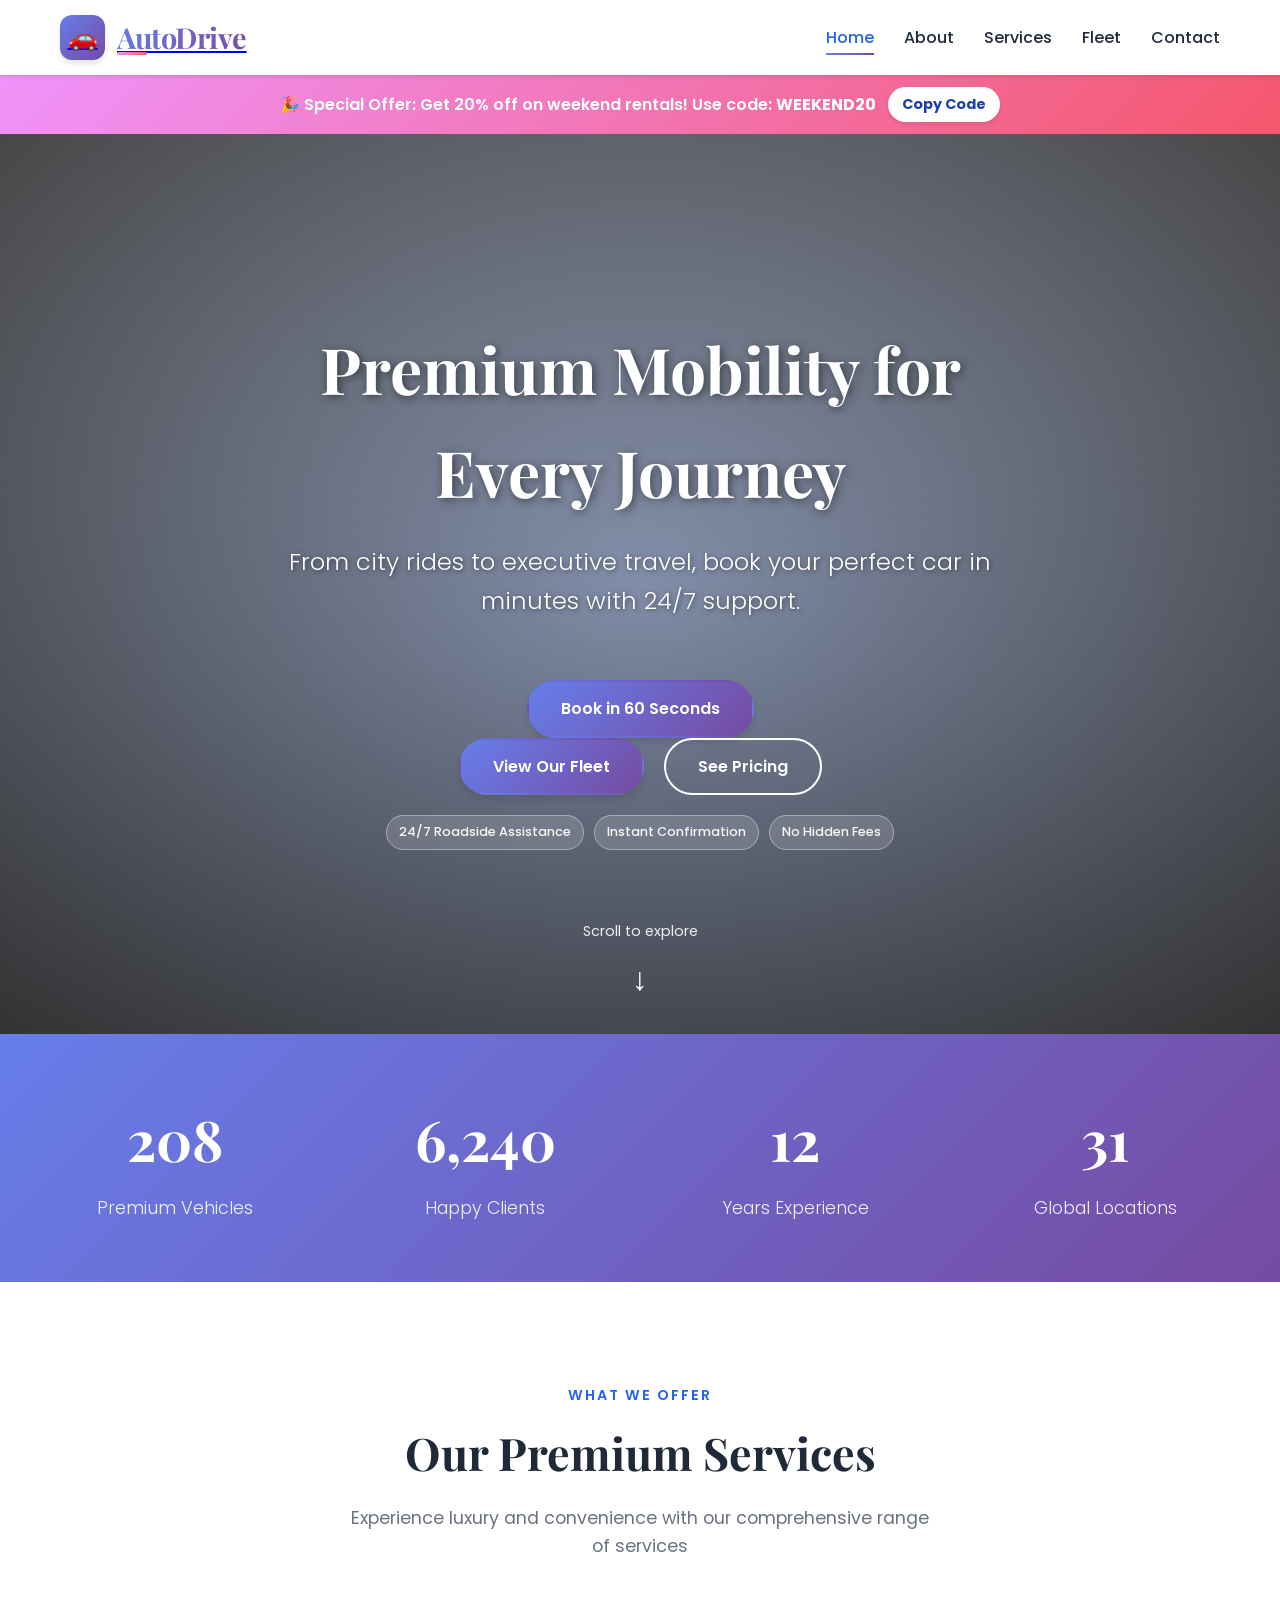
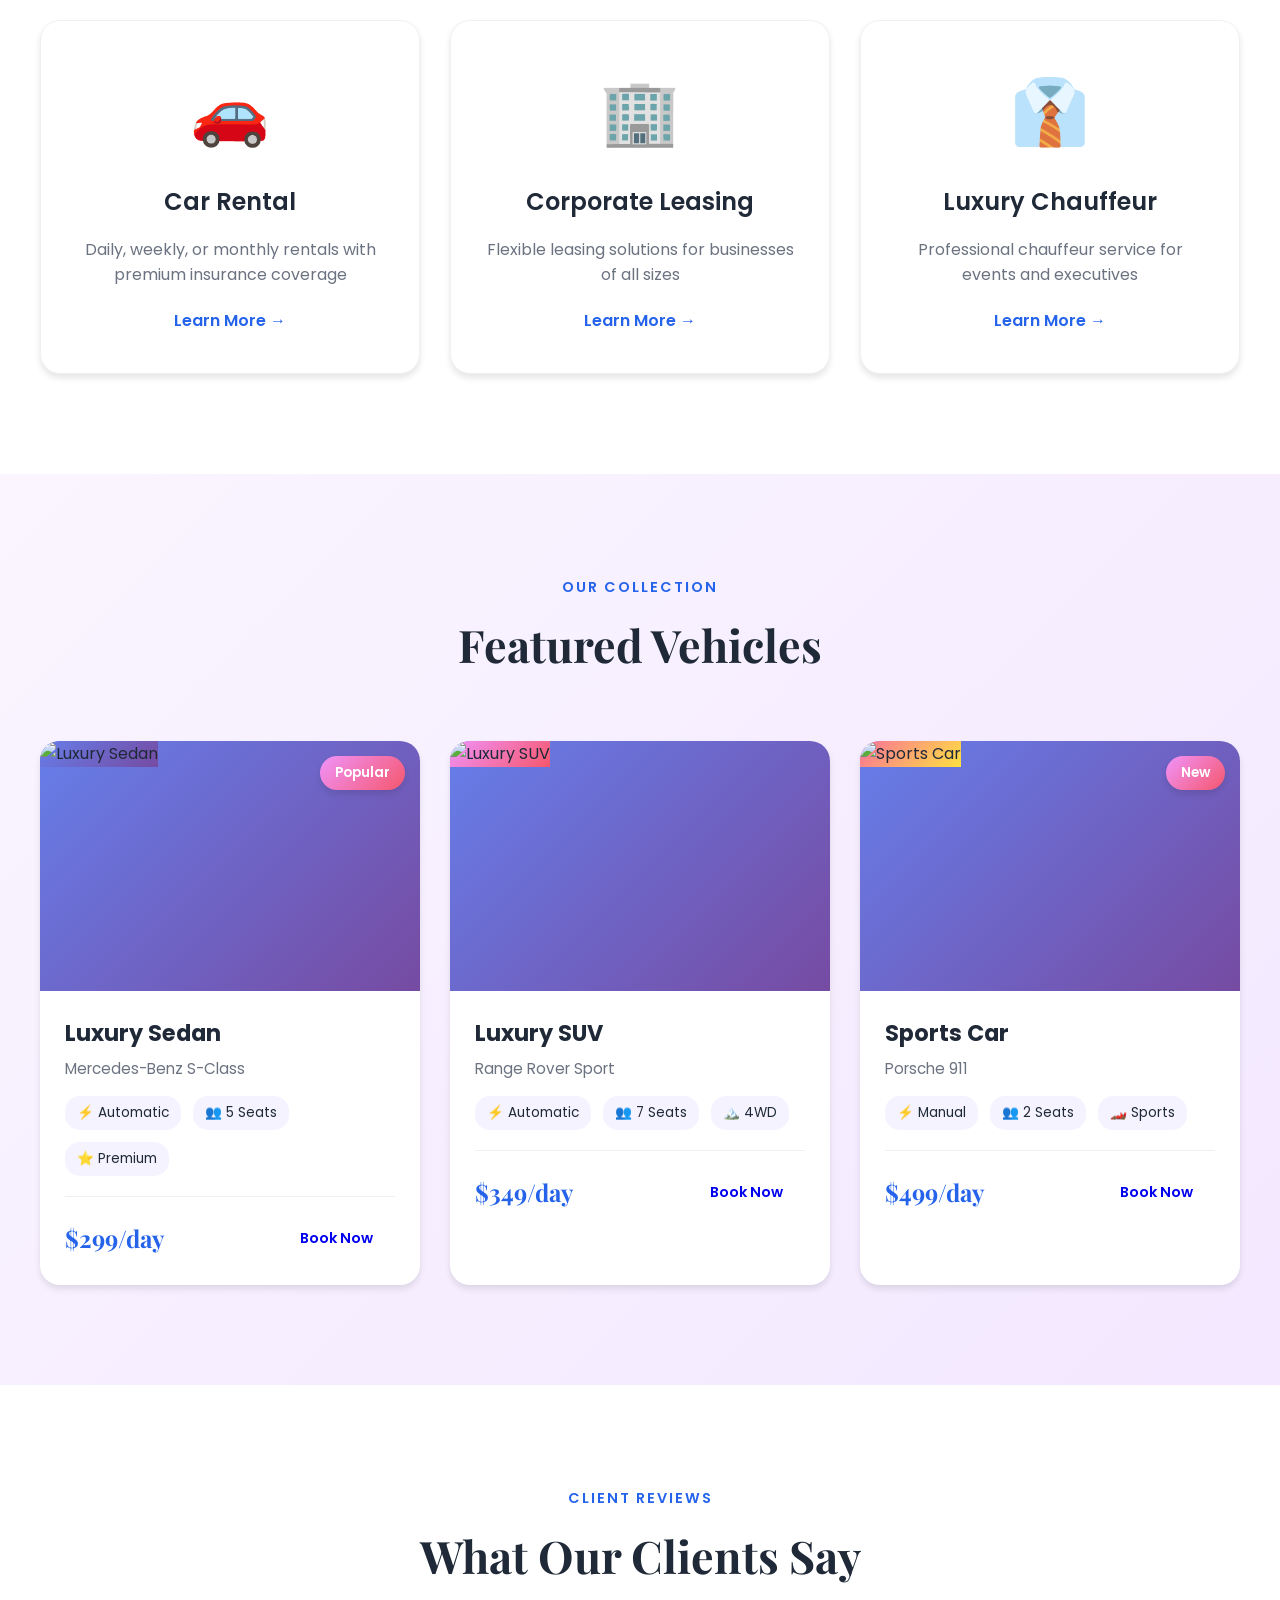
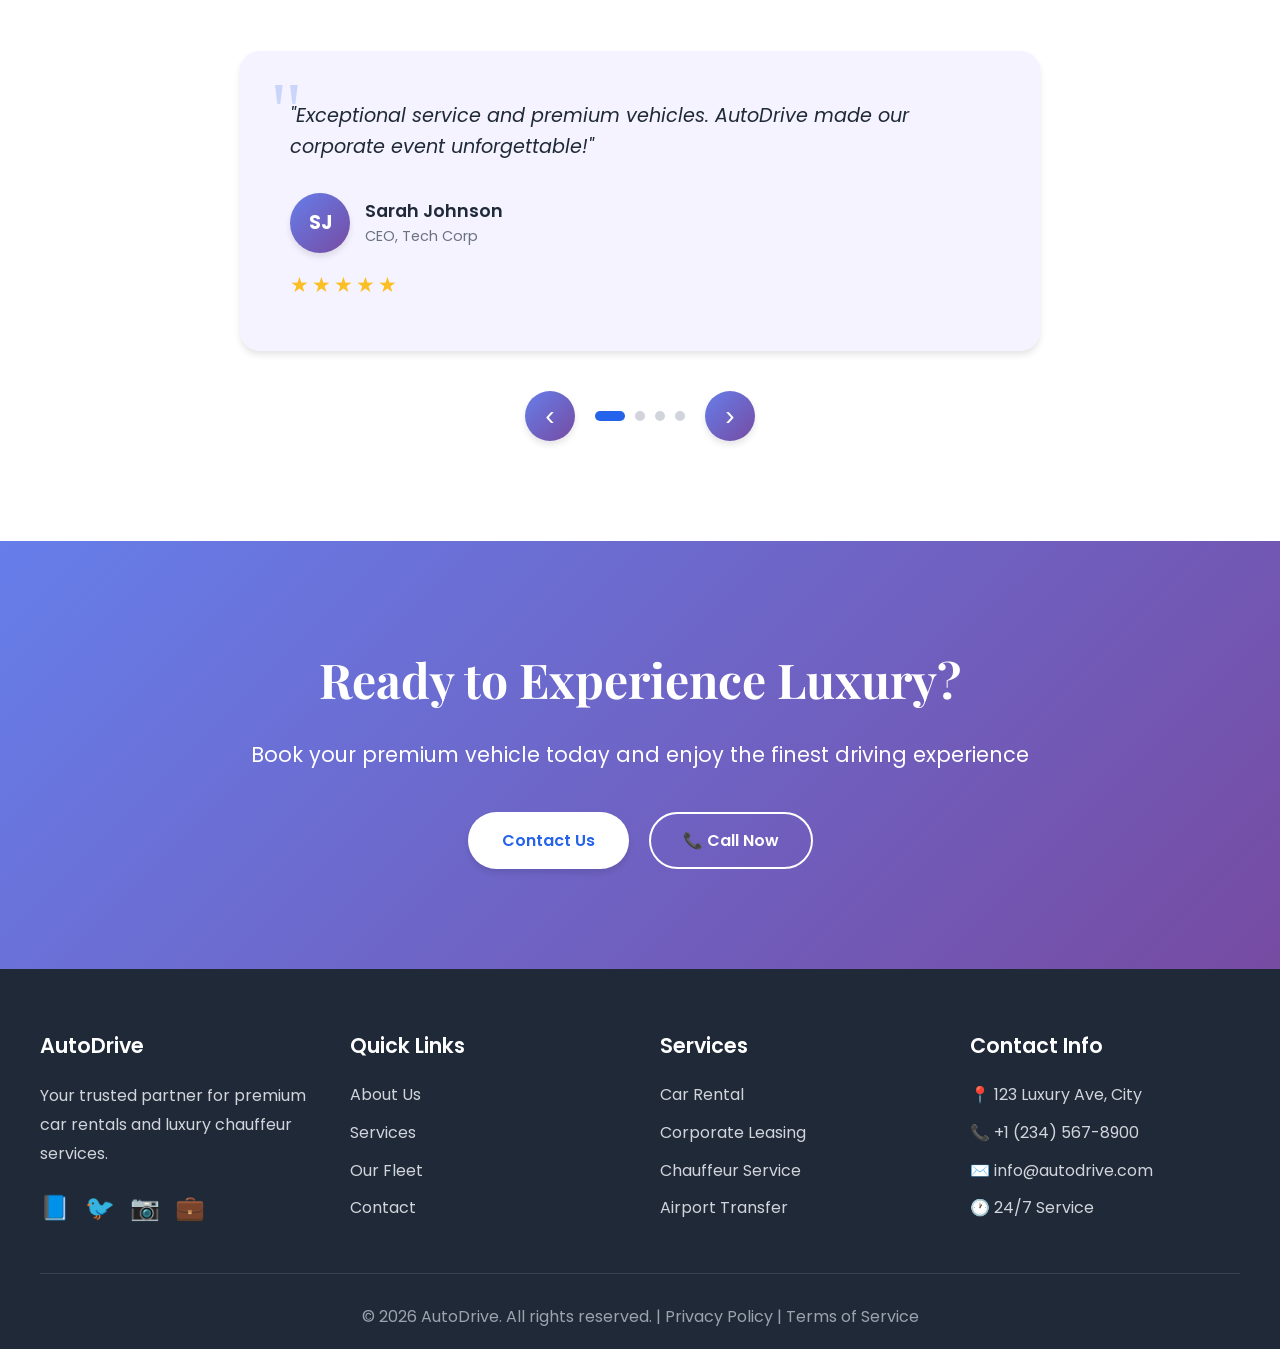
==== index.html @ 63f50805 "feat: add promo code copy button" ====
<!DOCTYPE html>
<html lang="en">
<head>
  <meta charset="UTF-8" />
  <meta name="viewport" content="width=device-width, initial-scale=1.0" />
  <title>AutoDrive | Premium Cars</title>
  <link rel="stylesheet" href="css/style.css" />
  <link href="https://fonts.googleapis.com/css2?family=Playfair+Display:wght@700&family=Poppins:wght@300;400;500;600;700&display=swap" rel="stylesheet">
</head>
<body>

  <!-- Header --> 
  <header class="header">
    <div class="container">
      <a href="index.html" class="logo">
        <div class="logo-icon">🚗</div>
        <span class="logo-text">AutoDrive</span>
      </a>
      <nav class="nav">
        <a href="index.html" class="active">Home</a>
        <a href="about.html">About</a>
        <a href="services.html">Services</a>
        <a href="fleet.html">Fleet</a>
        <a href="contact.html">Contact</a>
      </nav>
      <button class="mobile-menu-btn">☰</button>
    </div>
  </header>

  <!-- Promotional Banner -->
  <div class="promo-banner">
    <p>🎉 Special Offer: Get 20% off on weekend rentals! Use code: <strong>WEEKEND20</strong></p>
    <button class="promo-copy-btn" type="button" data-promo-code="WEEKEND20">Copy Code</button>
  </div>

  <!-- Hero Section -->
  <section class="hero">
    <div class="hero-overlay"></div>
    <div class="hero-content">
      <h2 class="hero-title">Premium Mobility for Every Journey</h2>
      <p class="hero-subtitle">From city rides to executive travel, book your perfect car in minutes with 24/7 support.</p>
      <a href="contact.html" class="btn btn-primary" style="margin-top: 20px;">Book in 60 Seconds</a>
      <div class="hero-buttons">
        <a href="fleet.html" class="btn btn-primary">View Our Fleet</a>
        <a href="services.html" class="btn btn-secondary">See Pricing</a>
      </div>
      <div class="hero-trust-badges">
        <span>24/7 Roadside Assistance</span>
        <span>Instant Confirmation</span>
        <span>No Hidden Fees</span>
      </div>
    </div>
    <div class="scroll-indicator">
      <span>Scroll to explore</span>
      <div class="scroll-arrow">↓</div>
    </div>
  </section>

  <!-- Stats Section -->
  <section class="stats-section">
    <div class="stats-container">
      <div class="stat-item">
        <h3 class="stat-number" data-target="500">0</h3>
        <p>Premium Vehicles</p>
      </div>
      <div class="stat-item">
        <h3 class="stat-number" data-target="15000">0</h3>
        <p>Happy Clients</p>
      </div>
      <div class="stat-item">
        <h3 class="stat-number" data-target="30">0</h3>
        <p>Years Experience</p>
      </div>
      <div class="stat-item">
        <h3 class="stat-number" data-target="75">0</h3>
        <p>Global Locations</p>
      </div>
    </div>
  </section>

  <!-- Services -->
  <section class="services">
    <div class="section-header">
      <span class="section-subtitle">What We Offer</span>
      <h3 class="section-title">Our Premium Services</h3>
      <p class="section-description">Experience luxury and convenience with our comprehensive range of services</p>
    </div>
    <div class="service-cards">
      <div class="card">
        <div class="card-icon">🚗</div>
        <h4>Car Rental</h4>
        <p>Daily, weekly, or monthly rentals with premium insurance coverage</p>
        <a href="services.html" class="card-link">Learn More →</a>
      </div>
      <div class="card">
        <div class="card-icon">🏢</div>
        <h4>Corporate Leasing</h4>
        <p>Flexible leasing solutions for businesses of all sizes</p>
        <a href="services.html" class="card-link">Learn More →</a>
      </div>
      <div class="card">
        <div class="card-icon">👔</div>
        <h4>Luxury Chauffeur</h4>
        <p>Professional chauffeur service for events and executives</p>
        <a href="services.html" class="card-link">Learn More →</a>
      </div>
    </div>
  </section>

  <!-- Featured Vehicles -->
  <section class="featured-vehicles">
    <div class="section-header">
      <span class="section-subtitle">Our Collection</span>
      <h3 class="section-title">Featured Vehicles</h3>
    </div>
    <div class="vehicle-grid">
      <div class="vehicle-card">
        <div class="vehicle-image">
          <img src="assets/images/fleet/luxury-sedan.jpg" alt="Luxury Sedan" onerror="this.style.background='linear-gradient(135deg, #667eea 0%, #764ba2 100%)'">
          <div class="vehicle-badge">Popular</div>
        </div>
        <div class="vehicle-info">
          <h4>Luxury Sedan</h4>
          <p class="vehicle-desc">Mercedes-Benz S-Class</p>
          <div class="vehicle-features">
            <span>⚡ Automatic</span>
            <span>👥 5 Seats</span>
            <span>⭐ Premium</span>
          </div>
          <div class="vehicle-price">
            <span class="price">$299/day</span>
            <a href="fleet.html" class="btn btn-small">Book Now</a>
          </div>
        </div>
      </div>
      <div class="vehicle-card">
        <div class="vehicle-image">
          <img src="assets/images/fleet/suv.jpg" alt="Luxury SUV" onerror="this.style.background='linear-gradient(135deg, #f093fb 0%, #f5576c 100%)'">
        </div>
        <div class="vehicle-info">
          <h4>Luxury SUV</h4>
          <p class="vehicle-desc">Range Rover Sport</p>
          <div class="vehicle-features">
            <span>⚡ Automatic</span>
            <span>👥 7 Seats</span>
            <span>🏔️ 4WD</span>
          </div>
          <div class="vehicle-price">
            <span class="price">$349/day</span>
            <a href="fleet.html" class="btn btn-small">Book Now</a>
          </div>
        </div>
      </div>
      <div class="vehicle-card">
        <div class="vehicle-image">
          <img src="assets/images/fleet/sports.jpg" alt="Sports Car" onerror="this.style.background='linear-gradient(135deg, #fa709a 0%, #fee140 100%)'">
          <div class="vehicle-badge">New</div>
        </div>
        <div class="vehicle-info">
          <h4>Sports Car</h4>
          <p class="vehicle-desc">Porsche 911</p>
          <div class="vehicle-features">
            <span>⚡ Manual</span>
            <span>👥 2 Seats</span>
            <span>🏎️ Sports</span>
          </div>
          <div class="vehicle-price">
            <span class="price">$499/day</span>
            <a href="fleet.html" class="btn btn-small">Book Now</a>
          </div>
        </div>
      </div>
    </div>
  </section>

  <!-- Testimonials -->
  <section class="testimonials">
    <div class="section-header">
      <span class="section-subtitle">Client Reviews</span>
      <h3 class="section-title">What Our Clients Say</h3>
    </div>
    <div class="testimonial-slider">
      <div class="testimonial active">
        <div class="testimonial-content">
          <div class="quote-icon">"</div>
          <p>"Exceptional service and premium vehicles. AutoDrive made our corporate event unforgettable!"</p>
          <div class="testimonial-author">
            <div class="author-avatar">SJ</div>
            <div class="author-info">
              <span class="author-name">Sarah Johnson</span>
              <span class="author-role">CEO, Tech Corp</span>
            </div>
          </div>
          <div class="rating">★★★★★</div>
        </div>
      </div>
      <div class="testimonial">
        <div class="testimonial-content">
          <div class="quote-icon">"</div>
          <p>"The best car rental experience I've ever had. Professional, reliable, and luxurious."</p>
          <div class="testimonial-author">
            <div class="author-avatar">MC</div>
            <div class="author-info">
              <span class="author-name">Michael Chen</span>
              <span class="author-role">Business Executive</span>
            </div>
          </div>
          <div class="rating">★★★★★</div>
        </div>
      </div>
      <div class="testimonial">
        <div class="testimonial-content">
          <div class="quote-icon">"</div>
          <p>"Outstanding chauffeur service. Always on time and incredibly professional."</p>
          <div class="testimonial-author">
            <div class="author-avatar">EW</div>
            <div class="author-info">
              <span class="author-name">Emma Williams</span>
              <span class="author-role">Event Planner</span>
            </div>
          </div>
          <div class="rating">★★★★★</div>
        </div>
      </div>
      <div class="testimonial">
        <div class="testimonial-content">
          <div class="quote-icon">"</div>
          <p>"AutoDrive made our wedding day perfect with their luxury fleet and professional service."</p>
          <div class="testimonial-author">
            <div class="author-avatar">RM</div>
            <div class="author-info">
              <span class="author-name">Robert Martinez</span>
              <span class="author-role">Corporate Executive</span>
            </div>
          </div>
          <div class="rating">★★★★★</div>
        </div>
      </div>
    </div>
    <div class="slider-controls">
      <button class="slider-btn prev" aria-label="Previous testimonial">‹</button>
      <div class="slider-dots"></div>
      <button class="slider-btn next" aria-label="Next testimonial">›</button>
    </div>
  </section>

  <!-- CTA Section -->
  <section class="cta-section">
    <div class="cta-content">
      <h3>Ready to Experience Luxury?</h3>
      <p>Book your premium vehicle today and enjoy the finest driving experience</p>
      <div class="cta-buttons">
        <a href="contact.html" class="btn btn-light">Contact Us</a>
        <a href="tel:+1234567890" class="btn btn-outline">📞 Call Now</a>
      </div>
    </div>
  </section>

  <!-- Footer -->
  <footer class="footer">
    <div class="footer-content">
      <div class="footer-section">
        <h4>AutoDrive</h4>
        <p>Your trusted partner for premium car rentals and luxury chauffeur services.</p>
        <div class="social-links">
          <a href="#" aria-label="Facebook">📘</a>
          <a href="#" aria-label="Twitter">🐦</a>
          <a href="#" aria-label="Instagram">📷</a>
          <a href="#" aria-label="LinkedIn">💼</a>
        </div>
      </div>
      <div class="footer-section">
        <h4>Quick Links</h4>
        <ul>
          <li><a href="about.html">About Us</a></li>
          <li><a href="services.html">Services</a></li>
          <li><a href="fleet.html">Our Fleet</a></li>
          <li><a href="contact.html">Contact</a></li>
        </ul>
      </div>
      <div class="footer-section">
        <h4>Services</h4>
        <ul>
          <li><a href="#">Car Rental</a></li>
          <li><a href="#">Corporate Leasing</a></li>
          <li><a href="#">Chauffeur Service</a></li>
          <li><a href="#">Airport Transfer</a></li>
        </ul>
      </div>
      <div class="footer-section">
        <h4>Contact Info</h4>
        <ul class="contact-info">
          <li>📍 123 Luxury Ave, City</li>
          <li>📞 +1 (234) 567-8900</li>
          <li>✉️ info@autodrive.com</li>
          <li>🕐 24/7 Service</li>
        </ul>
      </div>
    </div>
    <div class="footer-bottom">
      <p>© 2026 AutoDrive. All rights reserved. | <a href="#">Privacy Policy</a> | <a href="#">Terms of Service</a></p>
    </div>
  </footer>

  <!-- Back to Top Button -->
  <button class="back-to-top" id="backToTop" aria-label="Back to top">↑</button>

  <script src="js/main.js"></script>
</body>
</html>
---- css/style.css ----
/* ===== RESET & BASE STYLES ===== */
* {
  margin: 0;
  padding: 0;
  box-sizing: border-box;
}

:root {
  --primary-color: #2563eb;
  --primary-dark: #1e40af;
  --secondary-color: #f59e0b;
  --text-dark: #1f2937;
  --text-light: #6b7280;
  --bg-light: #f5f3ff;
  --bg-accent: #ede9fe;
  --white: #ffffff;
  --gradient-1: linear-gradient(135deg, #667eea 0%, #764ba2 100%);
  --gradient-2: linear-gradient(135deg, #f093fb 0%, #f5576c 100%);
  --gradient-3: linear-gradient(135deg, #4facfe 0%, #00f2fe 100%);
  --gradient-soft: linear-gradient(135deg, #faf5ff 0%, #f3e8ff 100%);
  --shadow-sm: 0 2px 4px rgba(0, 0, 0, 0.1);
  --shadow-md: 0 4px 6px rgba(0, 0, 0, 0.1);
  --shadow-lg: 0 10px 30px rgba(0, 0, 0, 0.15);
  --shadow-xl: 0 20px 50px rgba(0, 0, 0, 0.2);
}

body {
  font-family: 'Poppins', -apple-system, BlinkMacSystemFont, 'Segoe UI', sans-serif;
  color: var(--text-dark);
  line-height: 1.6;
  scroll-behavior: smooth;
  overflow-x: hidden;
}

/* Promo Banner */
.promo-banner {
  background: var(--gradient-2);
  color: var(--white);
  text-align: center;
  padding: 12px 20px;
  font-weight: 600;
  display: flex;
  justify-content: center;
  align-items: center;
  gap: 12px;
  flex-wrap: wrap;
  animation: slideDown 0.5s ease-out;
}

.promo-copy-btn {
  background: var(--white);
  color: var(--primary-dark);
  border: none;
  border-radius: 20px;
  padding: 6px 14px;
  font: inherit;
  font-size: 0.9rem;
  font-weight: 700;
  cursor: pointer;
  box-shadow: var(--shadow-sm);
  transition: transform 0.2s ease, box-shadow 0.2s ease;
}

.promo-copy-btn:hover {
  transform: translateY(-2px);
  box-shadow: var(--shadow-md);
}

@keyframes slideDown {
  from {
    transform: translateY(-100%);
    opacity: 0;
  }
  to {
    transform: translateY(0);
    opacity: 1;
  }
}

.container {
  max-width: 1200px;
  margin: 0 auto;
  padding: 0 20px;
  display: flex;
  justify-content: space-between;
  align-items: center;
}

/* ===== HEADER & NAVIGATION ===== */
.header {
  background: rgba(255, 255, 255, 0.98);
  backdrop-filter: blur(10px);
  box-shadow: var(--shadow-sm);
  padding: 15px 0;
  position: sticky;
  top: 0;
  z-index: 1000;
  transition: all 0.3s ease;
}

.header.scrolled {
  box-shadow: var(--shadow-md);
  padding: 10px 0;
}

.logo {
  line-height: 1;
  display: flex;
  align-items: center;
  gap: 12px;
}

.logo-icon {
  width: 45px;
  height: 45px;
  background: var(--gradient-1);
  border-radius: 12px;
  display: flex;
  align-items: center;
  justify-content: center;
  font-size: 1.5rem;
  box-shadow: var(--shadow-md);
  transition: all 0.3s ease;
}

.logo:hover .logo-icon {
  transform: rotate(-5deg) scale(1.05);
  box-shadow: var(--shadow-lg);
}

.logo-text {
  font-family: 'Playfair Display', serif;
  font-size: 1.8rem;
  font-weight: 700;
  background: var(--gradient-1);
  -webkit-background-clip: text;
  -webkit-text-fill-color: transparent;
  background-clip: text;
  text-decoration: none;
  letter-spacing: -0.5px;
  position: relative;
  transition: all 0.3s ease;
}

.logo-text::after {
  content: '';
  position: absolute;
  bottom: -3px;
  left: 0;
  width: 30px;
  height: 3px;
  background: var(--gradient-2);
  border-radius: 2px;
  transition: width 0.3s ease;
}

.logo:hover .logo-text::after {
  width: 100%;
}

.logo a {
  text-decoration: none;
}

.nav {
  display: flex;
  gap: 30px;
}

.nav a {
  color: var(--text-dark);
  text-decoration: none;
  font-weight: 500;
  position: relative;
  transition: color 0.3s ease;
  padding: 5px 0;
}

.nav a::after {
  content: '';
  position: absolute;
  bottom: 0;
  left: 0;
  width: 0;
  height: 2px;
  background: var(--gradient-1);
  transition: width 0.3s ease;
}

.nav a:hover,
.nav a.active {
  color: var(--primary-color);
}

.nav a:hover::after,
.nav a.active::after {
  width: 100%;
}

.mobile-menu-btn {
  display: none;
  background: none;
  border: none;
  font-size: 1.5rem;
  cursor: pointer;
  color: var(--text-dark);
}

/* ===== HERO SECTION ===== */
.hero {
  height: 100vh;
  background: linear-gradient(rgba(0, 0, 0, 0.3), rgba(0, 0, 0, 0.5)),
    url("../assets/images/hero-car.jpg") center/cover no-repeat;
  display: flex;
  flex-direction: column;
  align-items: center;
  justify-content: center;
  position: relative;
  color: var(--white);
  text-align: center;
}

.hero-overlay {
  position: absolute;
  inset: 0;
  background: radial-gradient(ellipse at center, rgba(37, 99, 235, 0.2) 0%, rgba(0, 0, 0, 0.6) 100%);
  animation: pulseOverlay 8s ease-in-out infinite;
}

@keyframes pulseOverlay {
  0%, 100% { opacity: 1; }
  50% { opacity: 0.8; }
}

.hero-content {
  position: relative;
  z-index: 10;
  max-width: 800px;
  padding: 40px;
  animation: fadeInUp 1s ease-out;
}

@keyframes fadeInUp {
  from {
    opacity: 0;
    transform: translateY(30px);
  }
  to {
    opacity: 1;
    transform: translateY(0);
  }
}

.hero-title {
  font-family: 'Playfair Display', serif;
  font-size: 4rem;
  font-weight: 700;
  margin-bottom: 20px;
  text-shadow: 2px 2px 10px rgba(0, 0, 0, 0.5);
  animation: fadeInUp 1s ease-out 0.2s both;
}

.hero-subtitle {
  font-size: 1.5rem;
  margin-bottom: 40px;
  font-weight: 300;
  text-shadow: 1px 1px 5px rgba(0, 0, 0, 0.5);
  animation: fadeInUp 1s ease-out 0.4s both;
}

.hero-buttons {
  display: flex;
  gap: 20px;
  justify-content: center;
  flex-wrap: wrap;
  animation: fadeInUp 1s ease-out 0.6s both;
}

.hero-trust-badges {
  margin-top: 20px;
  display: flex;
  gap: 10px;
  justify-content: center;
  flex-wrap: wrap;
  animation: fadeInUp 1s ease-out 0.8s both;
}

.hero-trust-badges span {
  padding: 6px 12px;
  border-radius: 999px;
  border: 1px solid rgba(255, 255, 255, 0.35);
  background: rgba(255, 255, 255, 0.14);
  color: rgba(255, 255, 255, 0.95);
  font-size: 0.8rem;
  font-weight: 500;
}

/* ===== BUTTONS ===== */
.btn {
  display: inline-block;
  padding: 14px 32px;
  font-weight: 600;
  text-decoration: none;
  border-radius: 50px;
  transition: all 0.3s ease;
  cursor: pointer;
  border: 2px solid transparent;
  font-size: 1rem;
}

.btn-primary {
  background: var(--gradient-1);
  color: var(--white);
  box-shadow: var(--shadow-md);
}

.btn-primary:hover {
  transform: translateY(-3px);
  box-shadow: var(--shadow-lg);
}

.btn-secondary {
  background: transparent;
  color: var(--white);
  border: 2px solid var(--white);
}

.btn-secondary:hover {
  background: var(--white);
  color: var(--primary-color);
  transform: translateY(-3px);
}

.btn-light {
  background: var(--white);
  color: var(--primary-color);
  box-shadow: var(--shadow-md);
}

.btn-light:hover {
  transform: translateY(-3px);
  box-shadow: var(--shadow-lg);
}

.btn-outline {
  background: transparent;
  color: var(--white);
  border: 2px solid var(--white);
}

.btn-outline:hover {
  background: var(--white);
  color: var(--primary-color);
}

.btn-small {
  padding: 8px 20px;
  font-size: 0.9rem;
}

/* ===== SCROLL INDICATOR ===== */
.scroll-indicator {
  position: absolute;
  bottom: 30px;
  display: flex;
  flex-direction: column;
  align-items: center;
  gap: 10px;
  color: var(--white);
  animation: fadeIn 2s ease-out 1s both;
}

.scroll-indicator span {
  font-size: 0.9rem;
  opacity: 0.9;
}

.scroll-arrow {
  font-size: 2rem;
  animation: bounce 2s infinite;
}

@keyframes bounce {
  0%, 20%, 50%, 80%, 100% { transform: translateY(0); }
  40% { transform: translateY(-10px); }
  60% { transform: translateY(-5px); }
}

@keyframes fadeIn {
  from { opacity: 0; }
  to { opacity: 1; }
}

/* ===== STATS SECTION ===== */
.stats-section {
  background: var(--gradient-1);
  color: var(--white);
  padding: 60px 20px;
}

.stats-container {
  max-width: 1200px;
  margin: 0 auto;
  display: grid;
  grid-template-columns: repeat(auto-fit, minmax(200px, 1fr));
  gap: 40px;
  text-align: center;
}

.stat-item {
  animation: fadeInUp 0.8s ease-out both;
}

.stat-item:nth-child(1) { animation-delay: 0.1s; }
.stat-item:nth-child(2) { animation-delay: 0.2s; }
.stat-item:nth-child(3) { animation-delay: 0.3s; }
.stat-item:nth-child(4) { animation-delay: 0.4s; }

.stat-number {
  font-size: 3.5rem;
  font-weight: 700;
  font-family: 'Playfair Display', serif;
  margin-bottom: 10px;
}

.stat-item p {
  font-size: 1.1rem;
  opacity: 0.9;
  font-weight: 300;
}

/* ===== SECTIONS ===== */
.section-header {
  text-align: center;
  margin-bottom: 60px;
  animation: fadeInUp 0.8s ease-out;
}

.section-subtitle {
  display: inline-block;
  color: var(--primary-color);
  font-weight: 600;
  text-transform: uppercase;
  letter-spacing: 2px;
  font-size: 0.9rem;
  margin-bottom: 10px;
}

.section-title {
  font-family: 'Playfair Display', serif;
  font-size: 2.8rem;
  font-weight: 700;
  color: var(--text-dark);
  margin-bottom: 15px;
}

.section-description {
  color: var(--text-light);
  font-size: 1.1rem;
  max-width: 600px;
  margin: 0 auto;
}

/* ===== SERVICES ===== */
.services {
  padding: 100px 40px;
  background: var(--white);
}

.service-cards {
  display: grid;
  grid-template-columns: repeat(auto-fit, minmax(300px, 1fr));
  gap: 30px;
  max-width: 1200px;
  margin: 0 auto;
}

.card {
  background: var(--white);
  padding: 40px 30px;
  border-radius: 20px;
  box-shadow: var(--shadow-md);
  transition: all 0.3s ease;
  text-align: center;
  border: 1px solid #f0f0f0;
  animation: fadeInUp 0.8s ease-out both;
}

.card:nth-child(1) { animation-delay: 0.1s; }
.card:nth-child(2) { animation-delay: 0.2s; }
.card:nth-child(3) { animation-delay: 0.3s; }

.card:hover {
  transform: translateY(-10px);
  box-shadow: var(--shadow-xl);
  border-color: var(--primary-color);
}

.card-icon {
  font-size: 4rem;
  margin-bottom: 20px;
  display: inline-block;
  animation: float 3s ease-in-out infinite;
}

.card:nth-child(1) .card-icon { animation-delay: 0s; }
.card:nth-child(2) .card-icon { animation-delay: 0.5s; }
.card:nth-child(3) .card-icon { animation-delay: 1s; }

@keyframes float {
  0%, 100% { transform: translateY(0); }
  50% { transform: translateY(-10px); }
}

.card h4 {
  font-size: 1.5rem;
  margin-bottom: 15px;
  color: var(--text-dark);
  font-weight: 600;
}

.card p {
  color: var(--text-light);
  margin-bottom: 20px;
  line-height: 1.6;
}

.card-link {
  color: var(--primary-color);
  text-decoration: none;
  font-weight: 600;
  transition: all 0.3s ease;
  display: inline-block;
}

.card-link:hover {
  transform: translateX(5px);
}

/* ===== FEATURED VEHICLES ===== */
.featured-vehicles {
  padding: 100px 40px;
  background: var(--gradient-soft);
}

.vehicle-grid {
  display: grid;
  grid-template-columns: repeat(auto-fit, minmax(320px, 1fr));
  gap: 30px;
  max-width: 1200px;
  margin: 0 auto;
}

.vehicle-card {
  background: var(--white);
  border-radius: 20px;
  overflow: hidden;
  box-shadow: var(--shadow-md);
  transition: all 0.3s ease;
  animation: fadeInUp 0.8s ease-out both;
}

.vehicle-card:nth-child(1) { animation-delay: 0.1s; }
.vehicle-card:nth-child(2) { animation-delay: 0.2s; }
.vehicle-card:nth-child(3) { animation-delay: 0.3s; }

.vehicle-card:hover {
  transform: translateY(-10px);
  box-shadow: var(--shadow-xl);
}

.vehicle-image {
  position: relative;
  height: 250px;
  overflow: hidden;
  background: linear-gradient(135deg, #667eea 0%, #764ba2 100%);
}

.vehicle-image img {
  width: 100%;
  height: 100%;
  object-fit: cover;
  transition: transform 0.5s ease;
}

.vehicle-card:hover .vehicle-image img {
  transform: scale(1.1);
}

.vehicle-badge {
  position: absolute;
  top: 15px;
  right: 15px;
  background: var(--gradient-2);
  color: var(--white);
  padding: 6px 15px;
  border-radius: 20px;
  font-size: 0.85rem;
  font-weight: 600;
  box-shadow: var(--shadow-md);
}

.vehicle-info {
  padding: 25px;
}

.vehicle-info h4 {
  font-size: 1.4rem;
  margin-bottom: 5px;
  color: var(--text-dark);
}

.vehicle-desc {
  color: var(--text-light);
  font-size: 0.95rem;
  margin-bottom: 15px;
}

.vehicle-features {
  display: flex;
  gap: 12px;
  flex-wrap: wrap;
  margin-bottom: 20px;
}

.vehicle-features span {
  background: var(--bg-light);
  padding: 6px 12px;
  border-radius: 15px;
  font-size: 0.85rem;
  color: var(--text-dark);
}

.vehicle-price {
  display: flex;
  justify-content: space-between;
  align-items: center;
  margin-top: 20px;
  padding-top: 20px;
  border-top: 1px solid #f0f0f0;
}

.price {
  font-size: 1.5rem;
  font-weight: 700;
  color: var(--primary-color);
  font-family: 'Playfair Display', serif;
}

/* ===== TESTIMONIALS ===== */
.testimonials {
  background: var(--white);
  padding: 100px 40px;
}

.testimonial-slider {
  max-width: 800px;
  margin: 0 auto 40px;
  position: relative;
  min-height: 300px;
}

.testimonial {
  display: none;
  opacity: 0;
  transition: opacity 0.5s ease;
}

.testimonial.active {
  display: block;
  opacity: 1;
  animation: fadeInUp 0.5s ease-out;
}

.testimonial-content {
  background: var(--bg-light);
  padding: 50px;
  border-radius: 20px;
  box-shadow: var(--shadow-md);
  position: relative;
}

.quote-icon {
  font-size: 5rem;
  color: var(--primary-color);
  opacity: 0.2;
  position: absolute;
  top: 20px;
  left: 30px;
  font-family: Georgia, serif;
  line-height: 1;
}

.testimonial p {
  font-size: 1.2rem;
  font-style: italic;
  color: var(--text-dark);
  margin-bottom: 30px;
  position: relative;
  z-index: 1;
}

.testimonial-author {
  display: flex;
  align-items: center;
  gap: 15px;
  margin-bottom: 15px;
}

.author-avatar {
  width: 60px;
  height: 60px;
  border-radius: 50%;
  background: var(--gradient-1);
  display: flex;
  align-items: center;
  justify-content: center;
  color: var(--white);
  font-weight: 700;
  font-size: 1.2rem;
  box-shadow: var(--shadow-md);
}

.author-info {
  display: flex;
  flex-direction: column;
}

.author-name {
  font-weight: 600;
  color: var(--text-dark);
  font-size: 1.1rem;
}

.author-role {
  color: var(--text-light);
  font-size: 0.9rem;
}

.rating {
  color: #fbbf24;
  font-size: 1.3rem;
  letter-spacing: 3px;
}

.slider-controls {
  display: flex;
  justify-content: center;
  align-items: center;
  gap: 20px;
}

.slider-btn {
  background: var(--gradient-1);
  color: var(--white);
  border: none;
  width: 50px;
  height: 50px;
  font-size: 28px;
  cursor: pointer;
  border-radius: 50%;
  transition: all 0.3s ease;
  box-shadow: var(--shadow-md);
}

.slider-btn:hover {
  transform: scale(1.1);
  box-shadow: var(--shadow-lg);
}

.slider-dots {
  display: flex;
  gap: 10px;
}

.slider-dots .dot {
  width: 10px;
  height: 10px;
  border-radius: 50%;
  background: #d1d5db;
  cursor: pointer;
  transition: all 0.3s ease;
}

.slider-dots .dot.active {
  background: var(--primary-color);
  width: 30px;
  border-radius: 5px;
}

/* ===== CTA SECTION ===== */
.cta-section {
  background: var(--gradient-1);
  padding: 100px 40px;
  text-align: center;
  color: var(--white);
}

.cta-content h3 {
  font-family: 'Playfair Display', serif;
  font-size: 3rem;
  margin-bottom: 20px;
  animation: fadeInUp 0.8s ease-out;
}

.cta-content p {
  font-size: 1.3rem;
  margin-bottom: 40px;
  opacity: 0.95;
  animation: fadeInUp 0.8s ease-out 0.2s both;
}

.cta-buttons {
  display: flex;
  gap: 20px;
  justify-content: center;
  flex-wrap: wrap;
  animation: fadeInUp 0.8s ease-out 0.4s both;
}

/* ===== PAGE HERO ===== */
.page-hero {
  background: var(--gradient-1);
  padding: 100px 40px 80px;
  text-align: center;
  color: var(--white);
}

.page-hero h2 {
  font-family: 'Playfair Display', serif;
  font-size: 3.5rem;
  margin-bottom: 15px;
  animation: fadeInUp 0.8s ease-out;
}

.page-hero p {
  font-size: 1.3rem;
  opacity: 0.95;
  animation: fadeInUp 0.8s ease-out 0.2s both;
}

/* ===== CONTACT PAGE ===== */
.contact-wrapper {
  max-width: 1400px;
  margin: 0 auto;
  padding: 80px 40px;
}

.contact-info-cards {
  display: grid;
  grid-template-columns: repeat(auto-fit, minmax(250px, 1fr));
  gap: 25px;
  margin-bottom: 60px;
}

.info-card {
  background: var(--white);
  padding: 35px 25px;
  border-radius: 15px;
  box-shadow: var(--shadow-md);
  text-align: center;
  transition: all 0.3s ease;
  border: 2px solid transparent;
  animation: fadeInUp 0.8s ease-out both;
}

.info-card:nth-child(1) { animation-delay: 0.1s; }
.info-card:nth-child(2) { animation-delay: 0.2s; }
.info-card:nth-child(3) { animation-delay: 0.3s; }
.info-card:nth-child(4) { animation-delay: 0.4s; }

.info-card:hover {
  transform: translateY(-5px);
  box-shadow: var(--shadow-lg);
  border-color: var(--primary-color);
}

.info-icon {
  font-size: 3rem;
  margin-bottom: 15px;
}

.info-card h3 {
  font-size: 1.3rem;
  margin-bottom: 12px;
  color: var(--text-dark);
}

.info-card p {
  color: var(--text-light);
  line-height: 1.8;
  font-size: 0.95rem;
}

.contact-form-section {
  background: var(--bg-light);
  padding: 60px;
  border-radius: 20px;
  box-shadow: var(--shadow-md);
}

.contact-container {
  max-width: 800px;
  margin: 0 auto;
}

.contact-container h2 {
  font-family: 'Playfair Display', serif;
  font-size: 2.5rem;
  margin-bottom: 15px;
  color: var(--text-dark);
  text-align: center;
}

.contact-container > p {
  color: var(--text-light);
  margin-bottom: 40px;
  text-align: center;
  font-size: 1.05rem;
}

.contact-form {
  text-align: left;
}

.form-row {
  display: grid;
  grid-template-columns: repeat(auto-fit, minmax(250px, 1fr));
  gap: 20px;
  margin-bottom: 20px;
}

.form-group {
  margin-bottom: 25px;
}

.form-group label {
  display: block;
  margin-bottom: 8px;
  font-weight: 600;
  color: var(--text-dark);
  font-size: 0.95rem;
}

.form-group input,
.form-group textarea,
.form-group select {
  width: 100%;
  padding: 14px 18px;
  border: 2px solid #e5e7eb;
  border-radius: 12px;
  font-size: 1rem;
  font-family: 'Poppins', sans-serif;
  transition: all 0.3s ease;
  background: var(--white);
}

.form-group input:focus,
.form-group textarea:focus,
.form-group select:focus {
  outline: none;
  border-color: var(--primary-color);
  box-shadow: 0 0 0 3px rgba(37, 99, 235, 0.1);
}

.form-group input.invalid,
.form-group textarea.invalid,
.form-group select.invalid {
  border-color: #ef4444;
}

.error-message {
  display: block;
  color: #ef4444;
  font-size: 0.85rem;
  margin-top: 6px;
  min-height: 20px;
  font-weight: 500;
}

.submit-btn {
  width: 100%;
  padding: 16px;
  font-size: 1.1rem;
  cursor: pointer;
  border: none;
  margin-top: 10px;
}

.submit-btn:disabled {
  background: #9ca3af;
  cursor: not-allowed;
  transform: none;
}

.success-message {
  margin-top: 25px;
  padding: 18px;
  background: #d1fae5;
  color: #065f46;
  border-radius: 12px;
  text-align: center;
  border: 2px solid #0dc185;
  font-weight: 500;
  animation: slideDown 0.5s ease-out;
}

@keyframes slideDown {
  from {
    opacity: 0;
    transform: translateY(-20px);
  }
  to {
    opacity: 1;
    transform: translateY(0);
  }
}

/* ===== MAP SECTION ===== */
.map-section {
  height: 400px;
  background: var(--bg-light);
}

.map-placeholder {
  height: 100%;
  display: flex;
  flex-direction: column;
  align-items: center;
  justify-content: center;
  background: linear-gradient(135deg, #e0e7ff 0%, #fce7f3 100%);
  color: var(--text-light);
}

.map-placeholder p {
  font-size: 3rem;
  margin-bottom: 10px;
}

.map-placeholder small {
  font-size: 1rem;
}

/* ===== FOOTER ===== */
.footer {
  background: #1f2937;
  color: var(--white);
  padding: 60px 40px 20px;
}

.footer-content {
  max-width: 1200px;
  margin: 0 auto;
  display: grid;
  grid-template-columns: repeat(auto-fit, minmax(250px, 1fr));
  gap: 40px;
  margin-bottom: 40px;
}

.footer-section h4 {
  font-size: 1.3rem;
  margin-bottom: 20px;
  font-weight: 600;
}

.footer-section p {
  color: #d1d5db;
  line-height: 1.8;
  margin-bottom: 20px;
}

.footer-section ul {
  list-style: none;
}

.footer-section ul li {
  margin-bottom: 12px;
}

.footer-section a {
  color: #d1d5db;
  text-decoration: none;
  transition: color 0.3s ease;
}

.footer-section a:hover {
  color: var(--white);
}

.social-links {
  display: flex;
  gap: 15px;
}

.social-links a {
  font-size: 1.5rem;
  transition: transform 0.3s ease;
  display: inline-block;
}

.social-links a:hover {
  transform: translateY(-3px);
}

.contact-info li {
  display: flex;
  align-items: flex-start;
  gap: 10px;
  color: #d1d5db;
}

.footer-bottom {
  max-width: 1200px;
  margin: 0 auto;
  padding-top: 30px;
  border-top: 1px solid #374151;
  text-align: center;
  color: #9ca3af;
}

.footer-bottom a {
  color: #9ca3af;
  text-decoration: none;
  transition: color 0.3s ease;
}

.footer-bottom a:hover {
  color: var(--white);
}

/* ===== BACK TO TOP ===== */
.back-to-top {
  position: fixed;
  bottom: 30px;
  right: 30px;
  width: 50px;
  height: 50px;
  background: var(--gradient-1);
  color: var(--white);
  border: none;
  border-radius: 50%;
  font-size: 1.5rem;
  cursor: pointer;
  box-shadow: var(--shadow-lg);
  opacity: 0;
  visibility: hidden;
  transition: all 0.3s ease;
  z-index: 999;
}

.back-to-top.show {
  opacity: 1;
  visibility: visible;
}

.back-to-top:hover {
  transform: translateY(-5px);
  box-shadow: var(--shadow-xl);
}

/* ===== RESPONSIVE ===== */
@media (max-width: 768px) {
  .mobile-menu-btn {
    display: block;
  }

  .nav {
    display: none;
  }

  .nav.active {
    display: flex;
    flex-direction: column;
    position: absolute;
    top: 100%;
    left: 0;
    right: 0;
    background: var(--white);
    padding: 20px;
    box-shadow: var(--shadow-md);
    gap: 15px;
  }

  .hero-title {
    font-size: 2.5rem;
  }

  .hero-subtitle {
    font-size: 1.1rem;
  }

  .section-title {
    font-size: 2rem;
  }

  .stat-number {
    font-size: 2.5rem;
  }

  .service-cards,
  .vehicle-grid {
    grid-template-columns: 1fr;
  }

  .cta-content h3 {
    font-size: 2rem;
  }

  .contact-form-section {
    padding: 30px 20px;
  }

  .form-row {
    grid-template-columns: 1fr;
  }

  .page-hero h2 {
    font-size: 2.5rem;
  }
}

@media (max-width: 480px) {
  .hero-buttons {
    flex-direction: column;
    width: 100%;
  }

  .btn {
    width: 100%;
  }

  .stats-container {
    grid-template-columns: 1fr;
  }
}
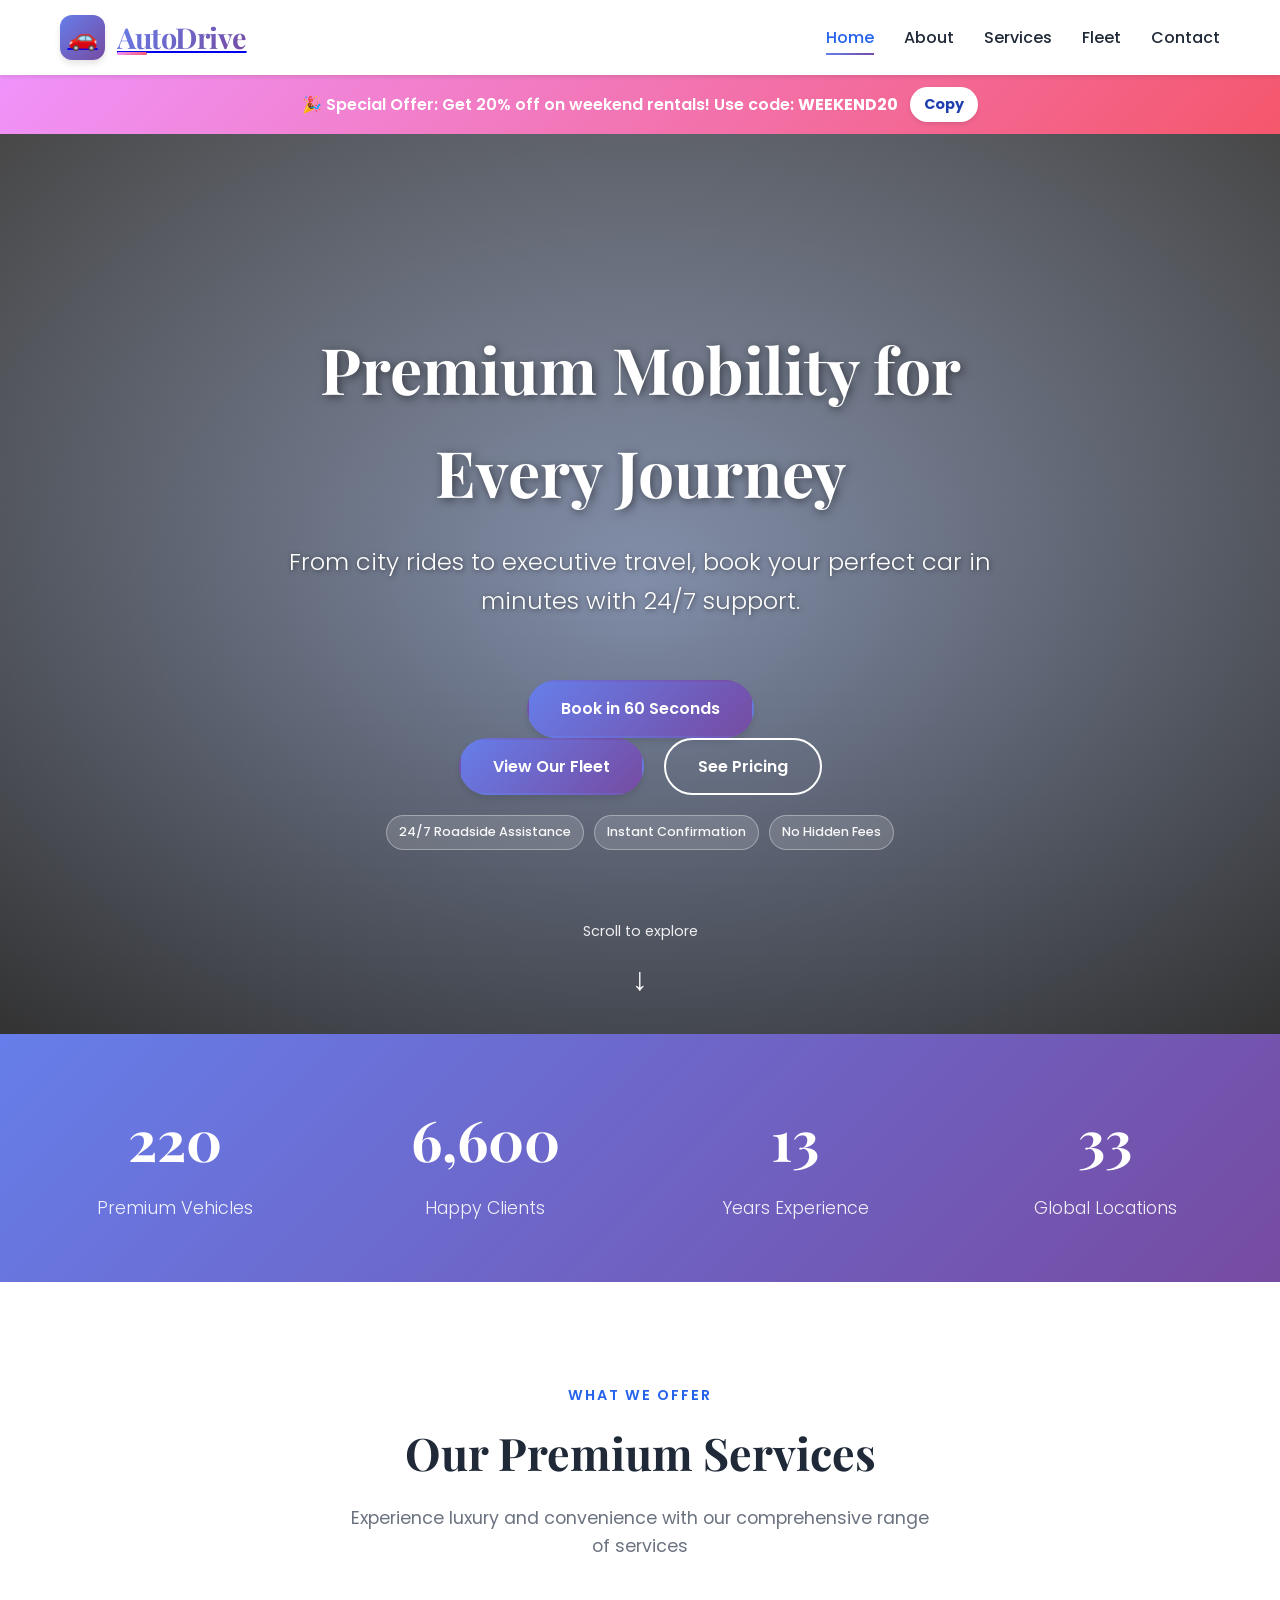
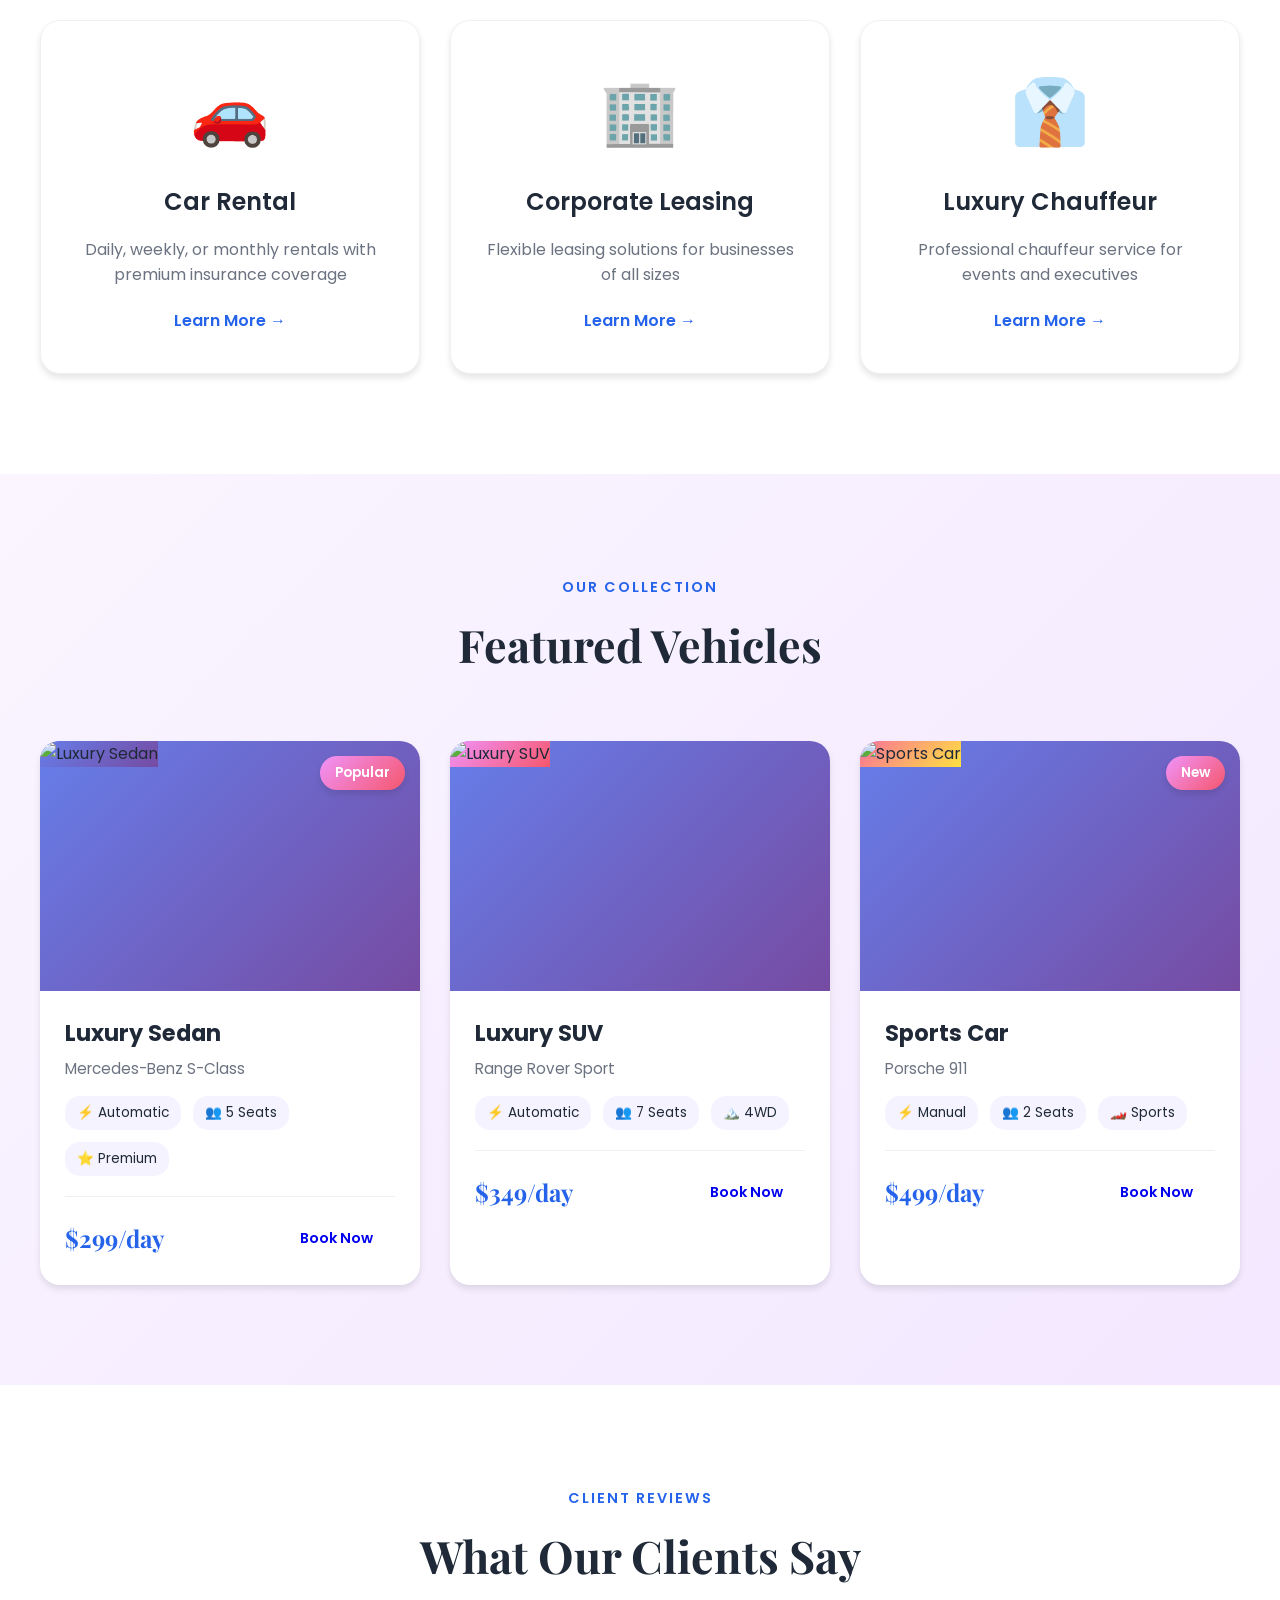
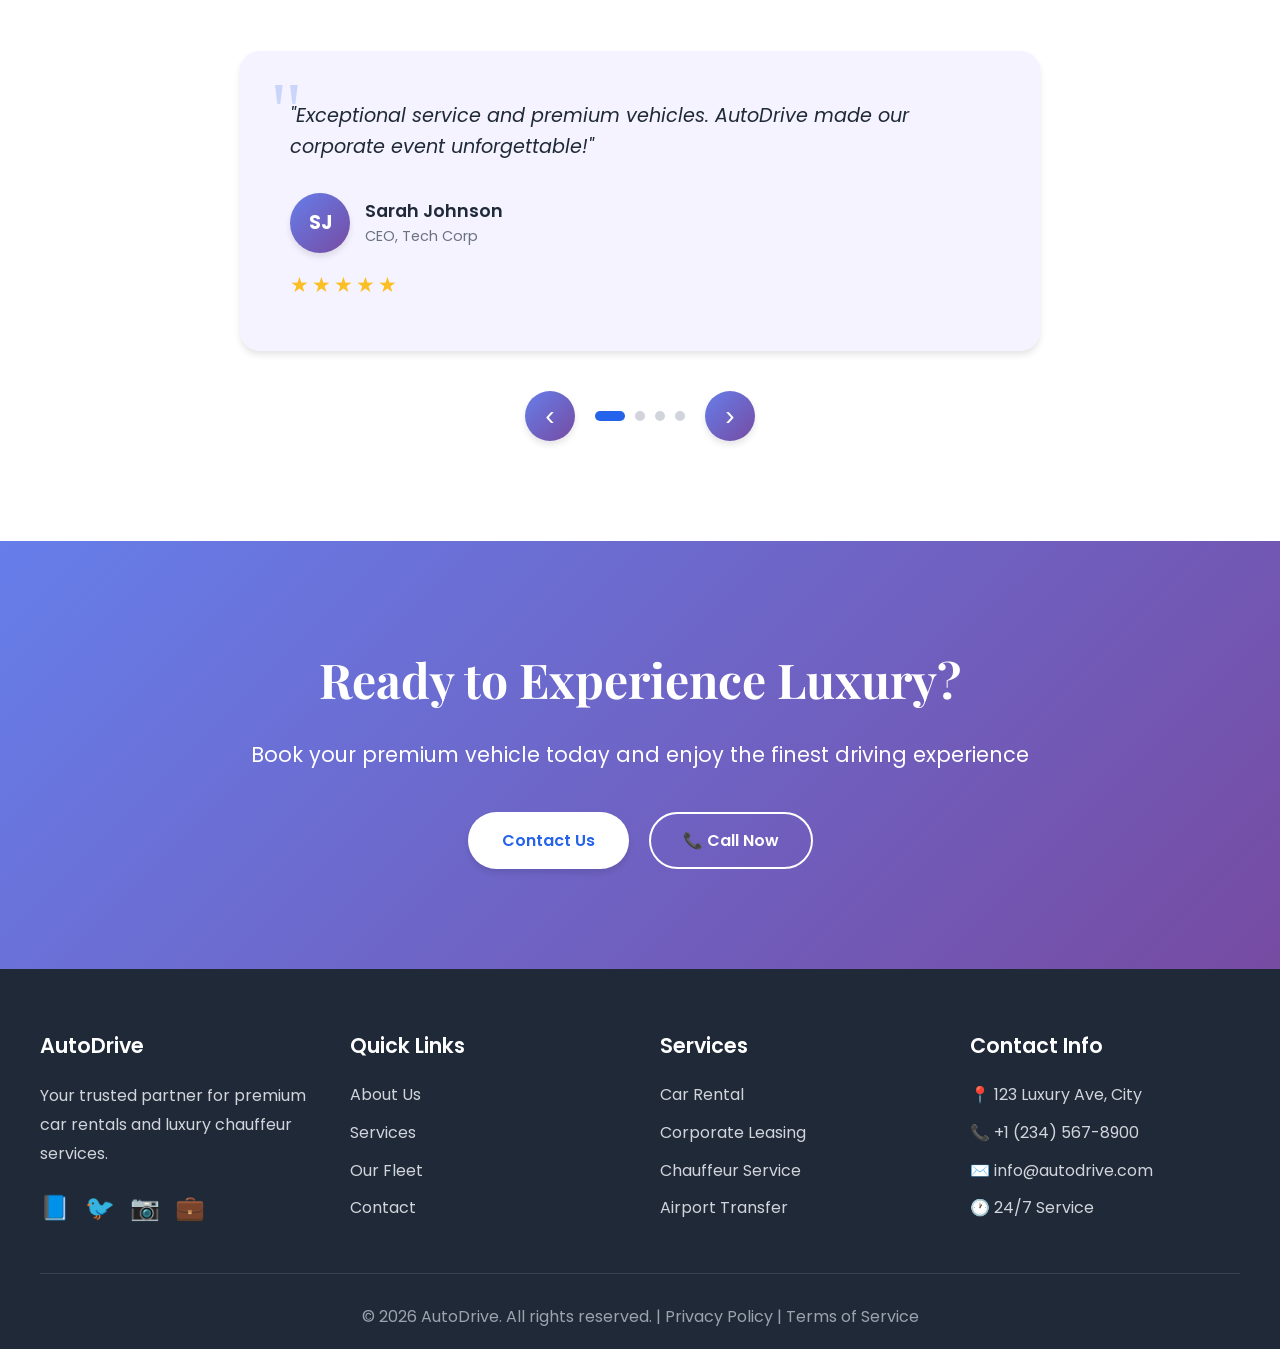
==== commit be044682: "refine" ====
--- a/index.html
+++ b/index.html
@@ -30,7 +30,7 @@
   <!-- Promotional Banner -->
   <div class="promo-banner">
     <p>🎉 Special Offer: Get 20% off on weekend rentals! Use code: <strong>WEEKEND20</strong></p>
-    <button class="promo-copy-btn" type="button" data-promo-code="WEEKEND20">Copy Code</button>
+    <button class="promo-copy-btn" type="button" data-promo-code="WEEKEND20">Copy</button>
   </div>
 
   <!-- Hero Section -->
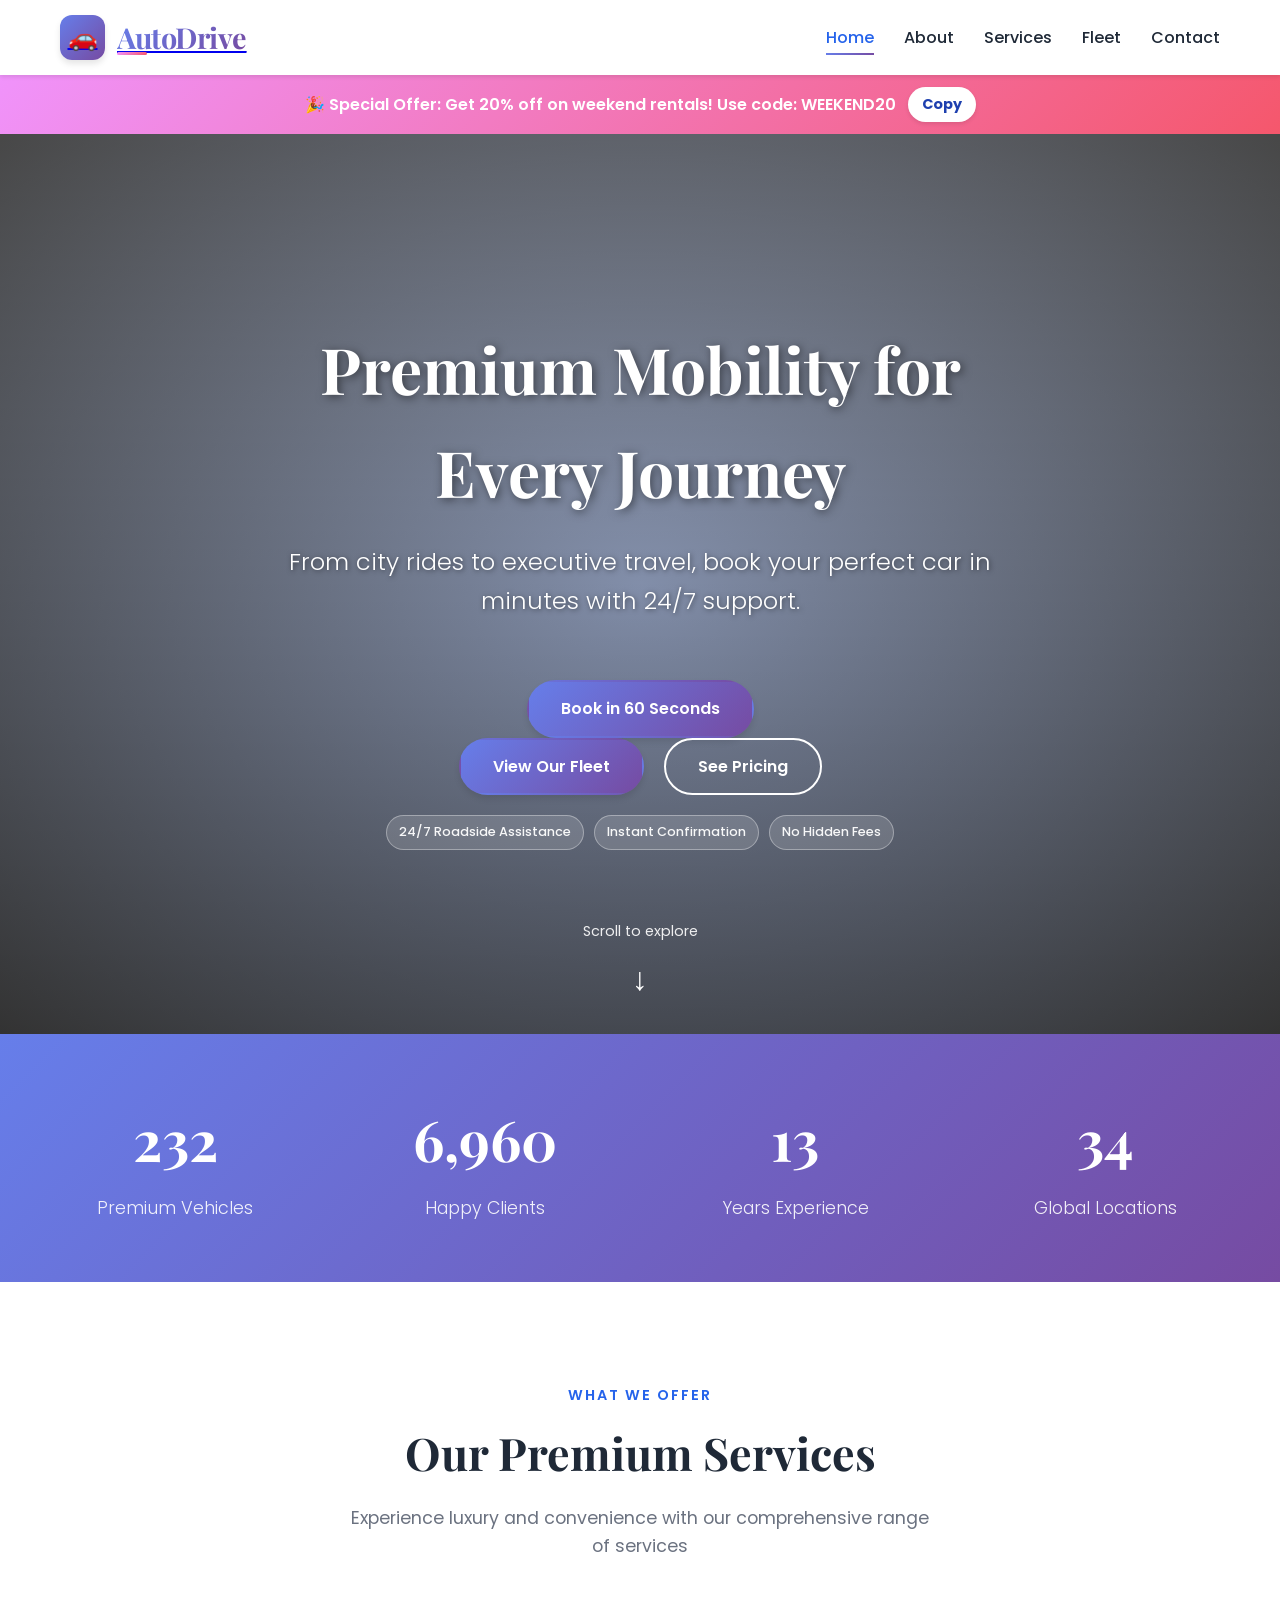
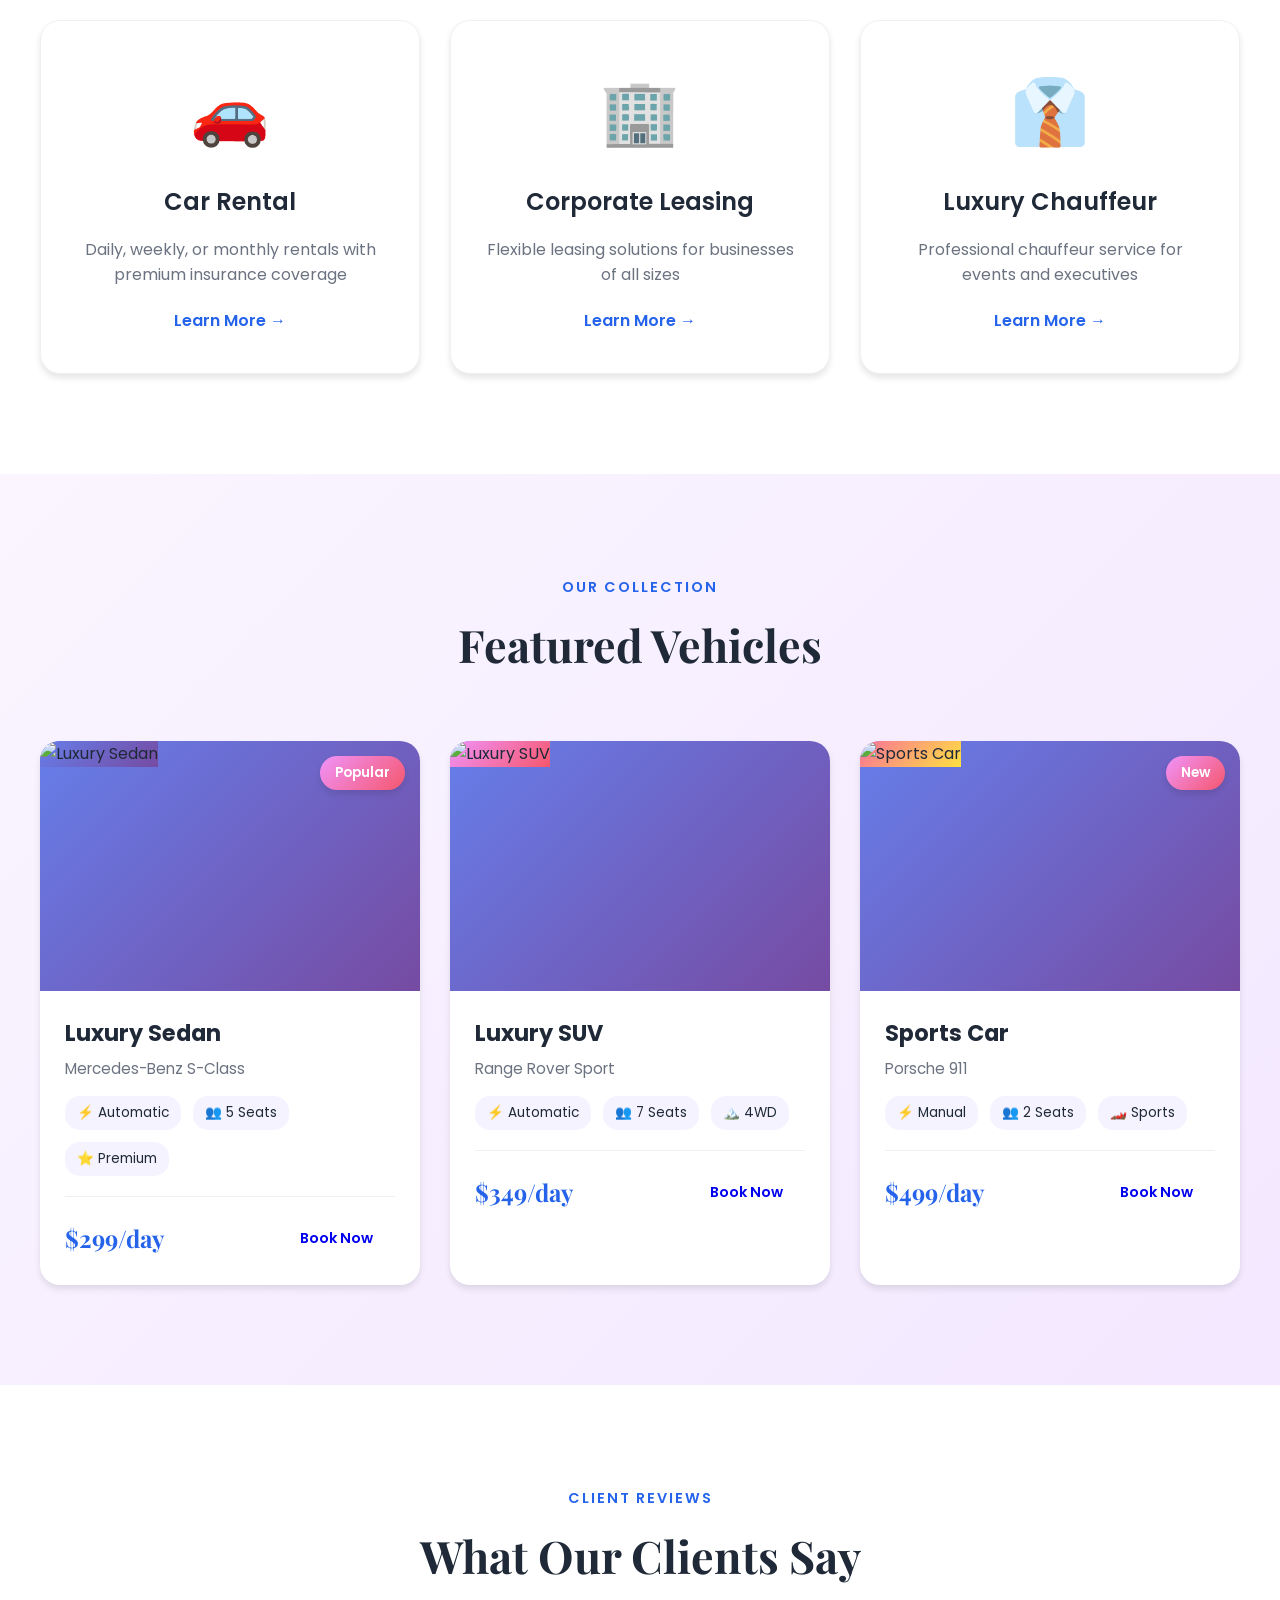
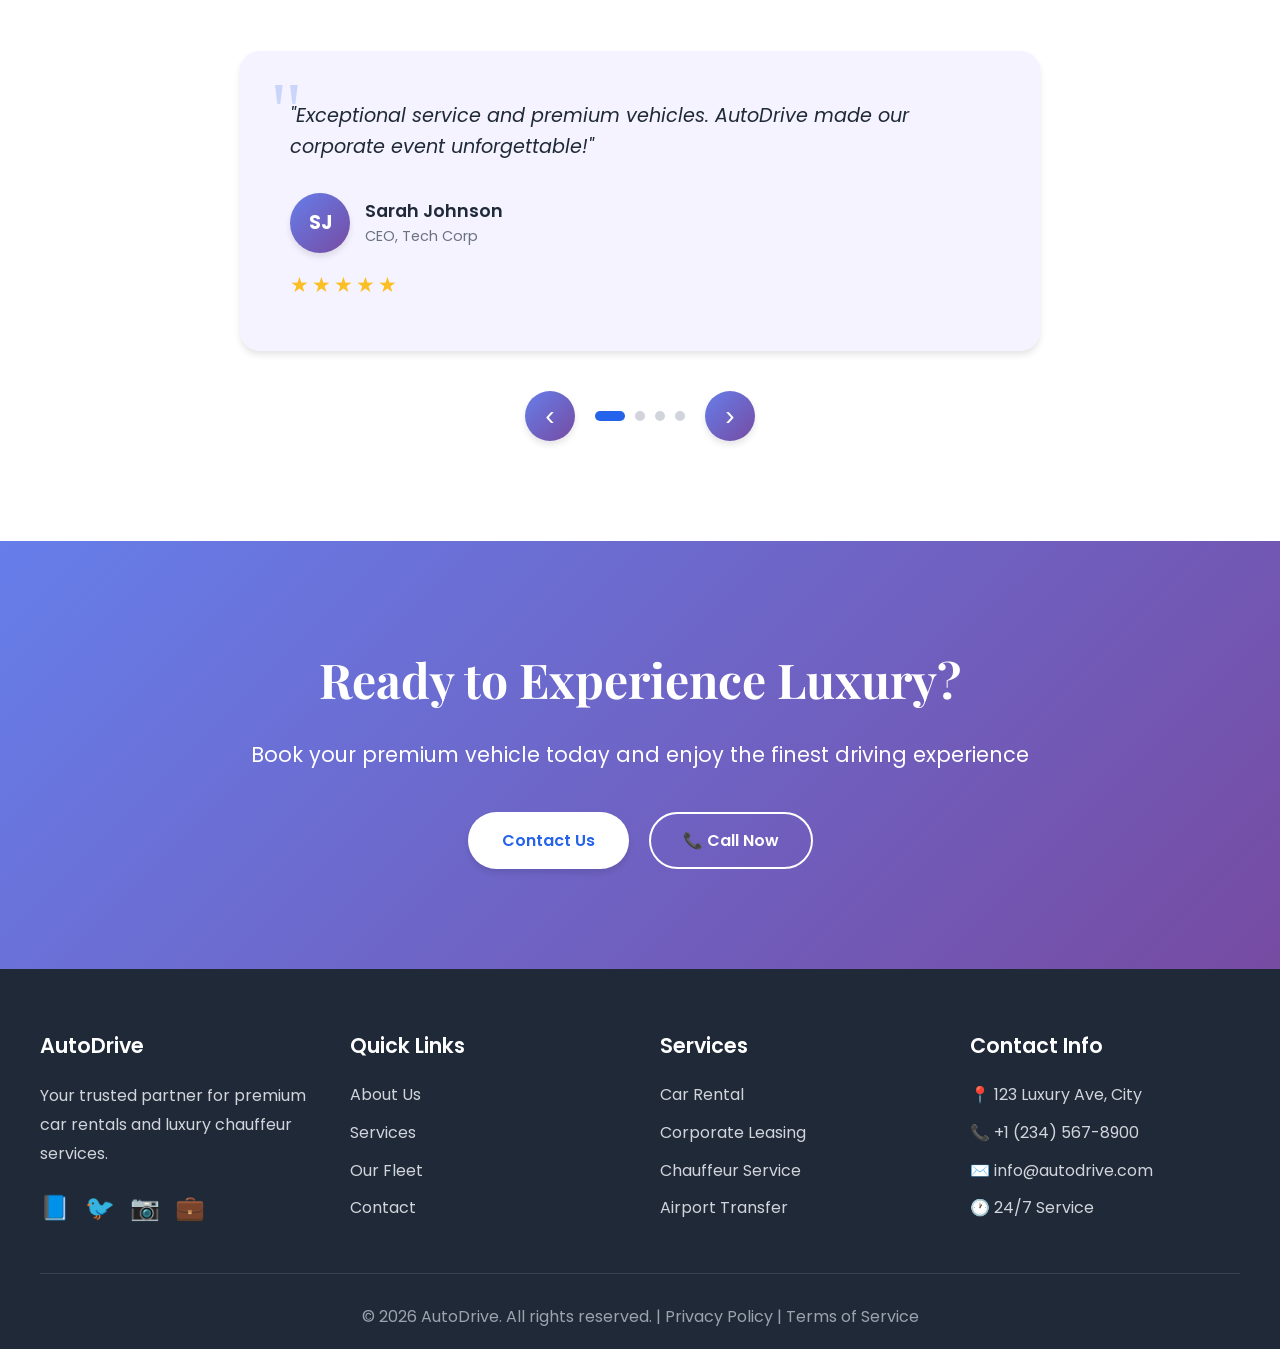
==== commit 501f6f54: "Remove HTML entity encoding from promo code" ====
--- a/index.html
+++ b/index.html
@@ -29,7 +29,7 @@
 
   <!-- Promotional Banner -->
   <div class="promo-banner">
-    <p>🎉 Special Offer: Get 20% off on weekend rentals! Use code: <strong>WEEKEND20</strong></p>
+    <p>🎉 Special Offer: Get 20% off on weekend rentals! Use code: WEEKEND20</p>
     <button class="promo-copy-btn" type="button" data-promo-code="WEEKEND20">Copy</button>
   </div>
 
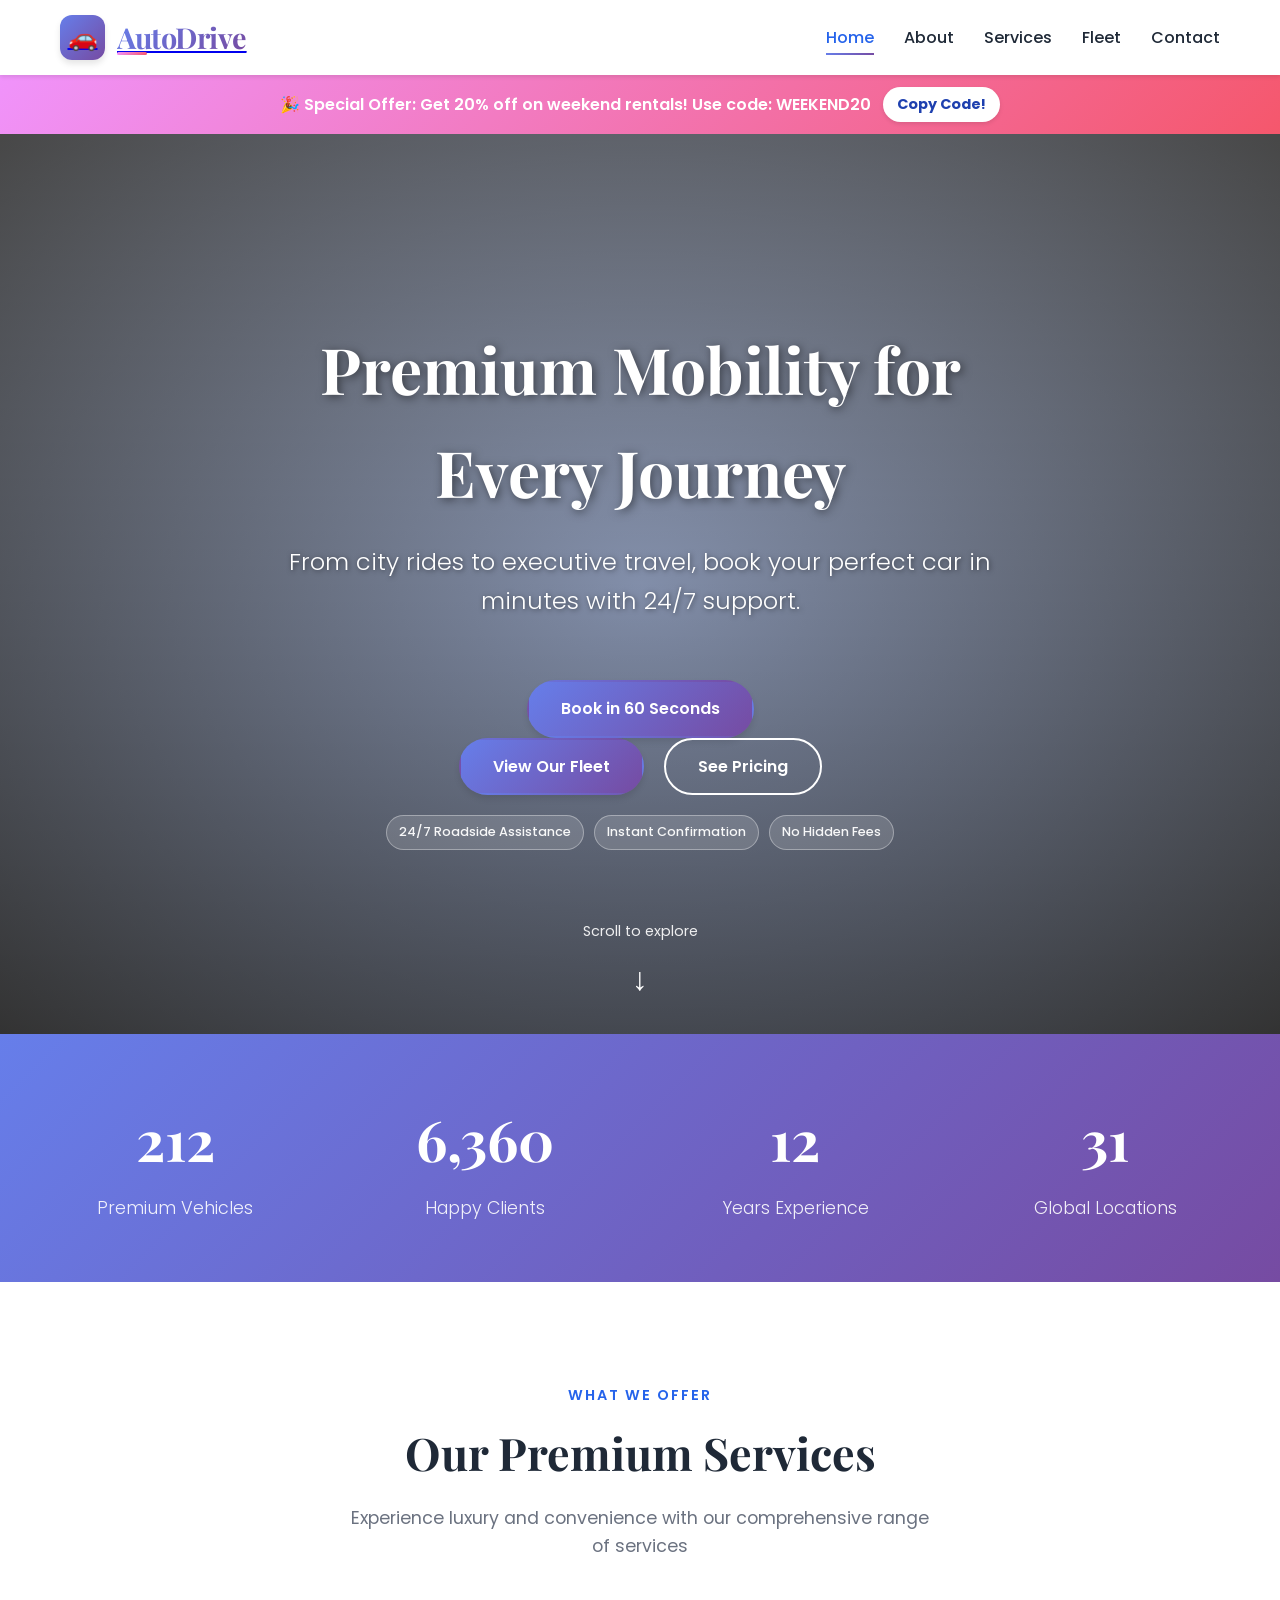
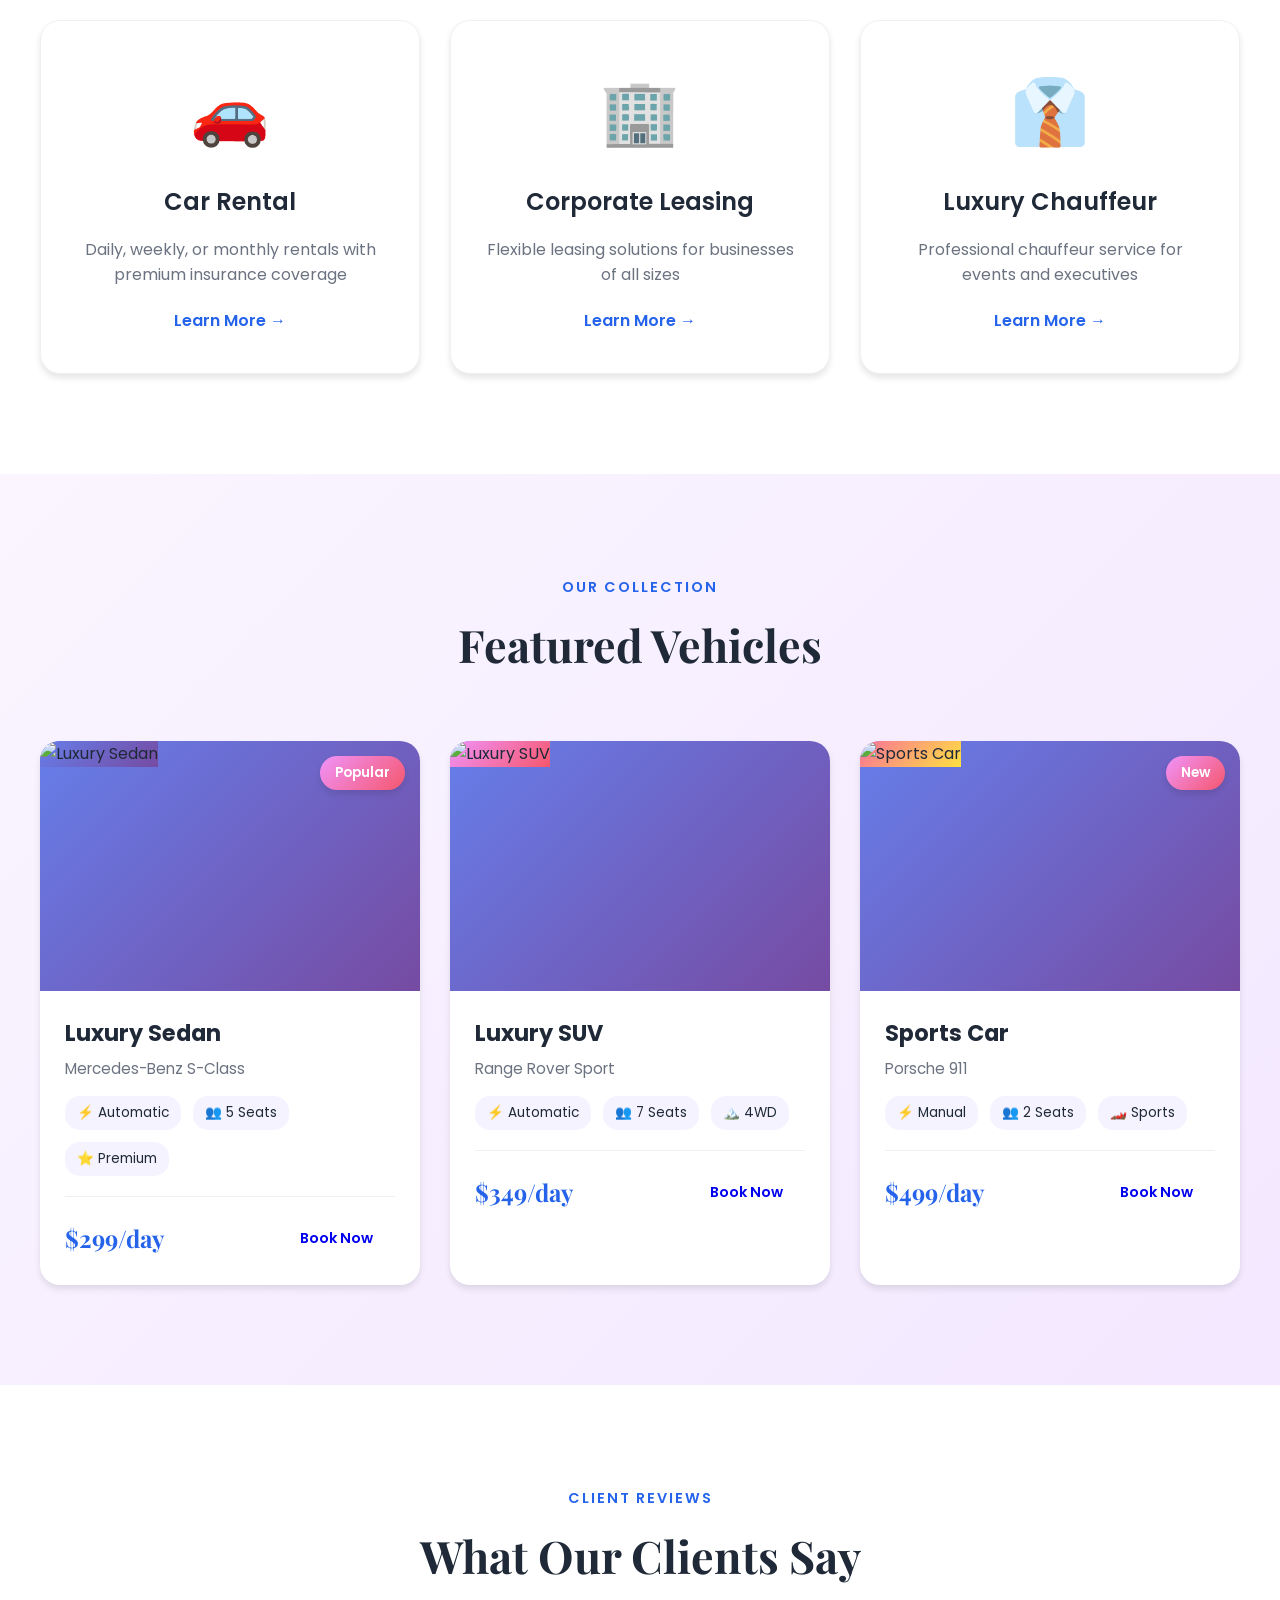
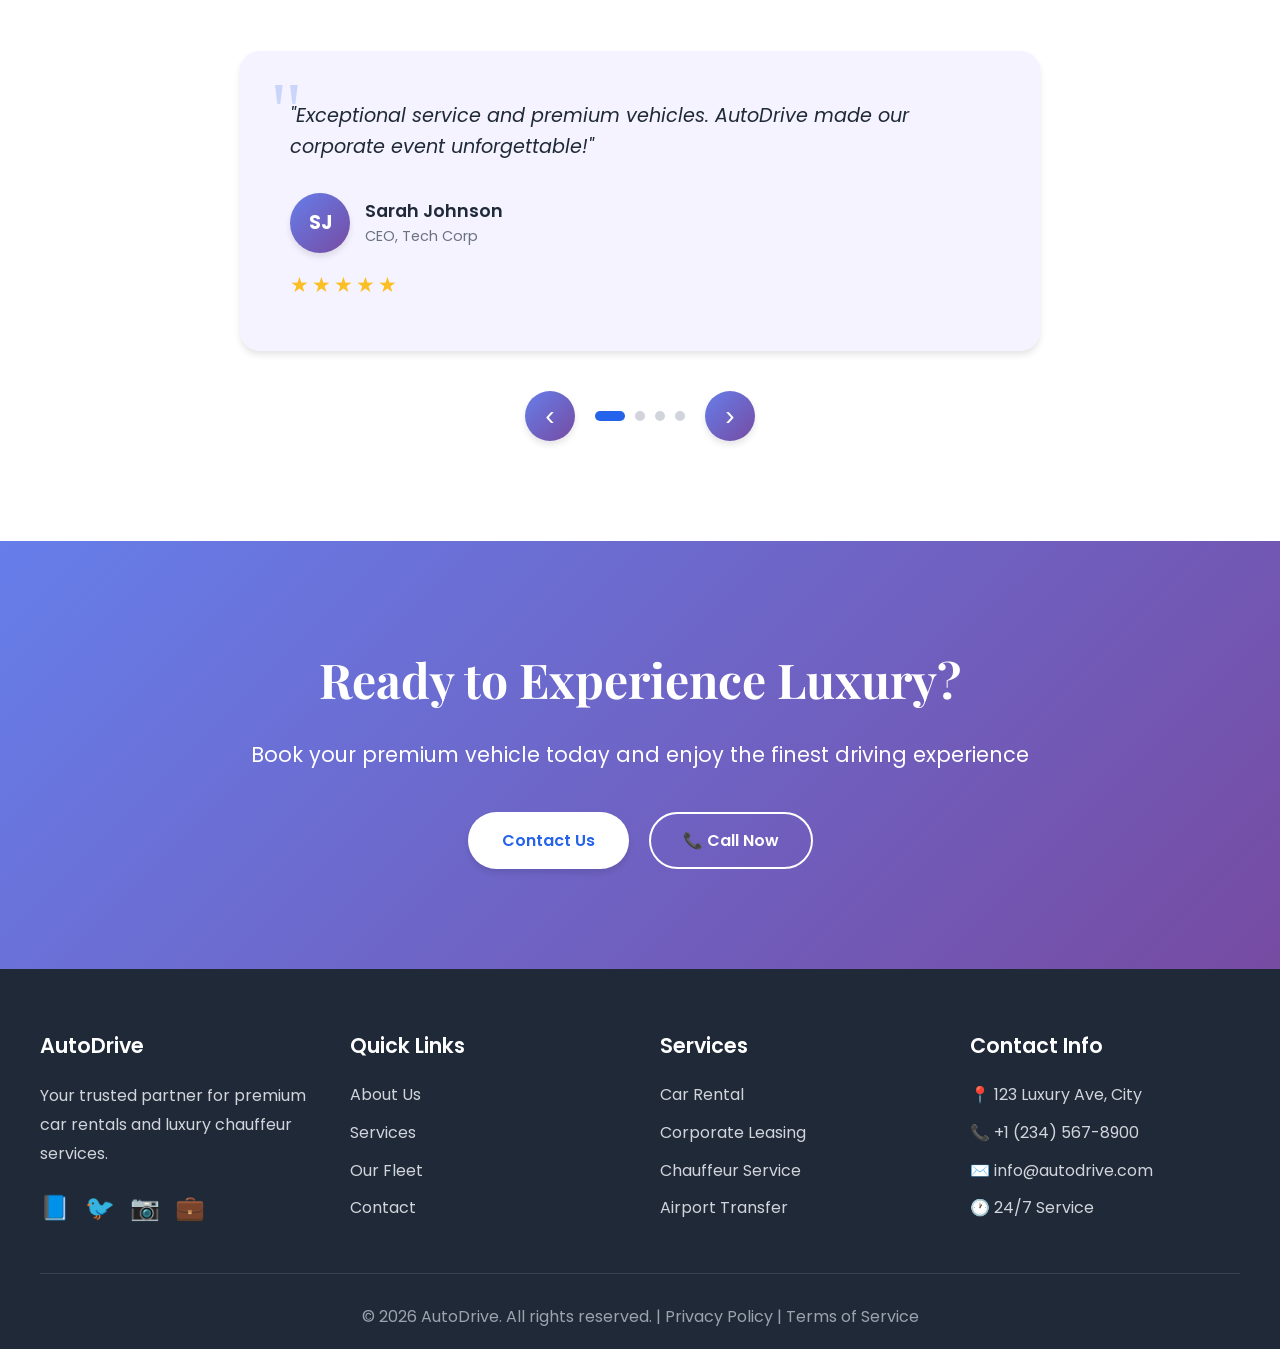
==== commit 7a8ae0e6: "Update index.html Co-authored-by: Abdelrahman Ahmed <45889502+abdelrahman-a-ibrahim@users.noreply.gi" ====
--- a/index.html
+++ b/index.html
@@ -30,7 +30,7 @@
   <!-- Promotional Banner -->
   <div class="promo-banner">
     <p>🎉 Special Offer: Get 20% off on weekend rentals! Use code: WEEKEND20</p>
-    <button class="promo-copy-btn" type="button" data-promo-code="WEEKEND20">Copy</button>
+    <button class="promo-copy-btn" type="button" data-promo-code="WEEKEND20">Copy Code!</button>
   </div>
 
   <!-- Hero Section -->
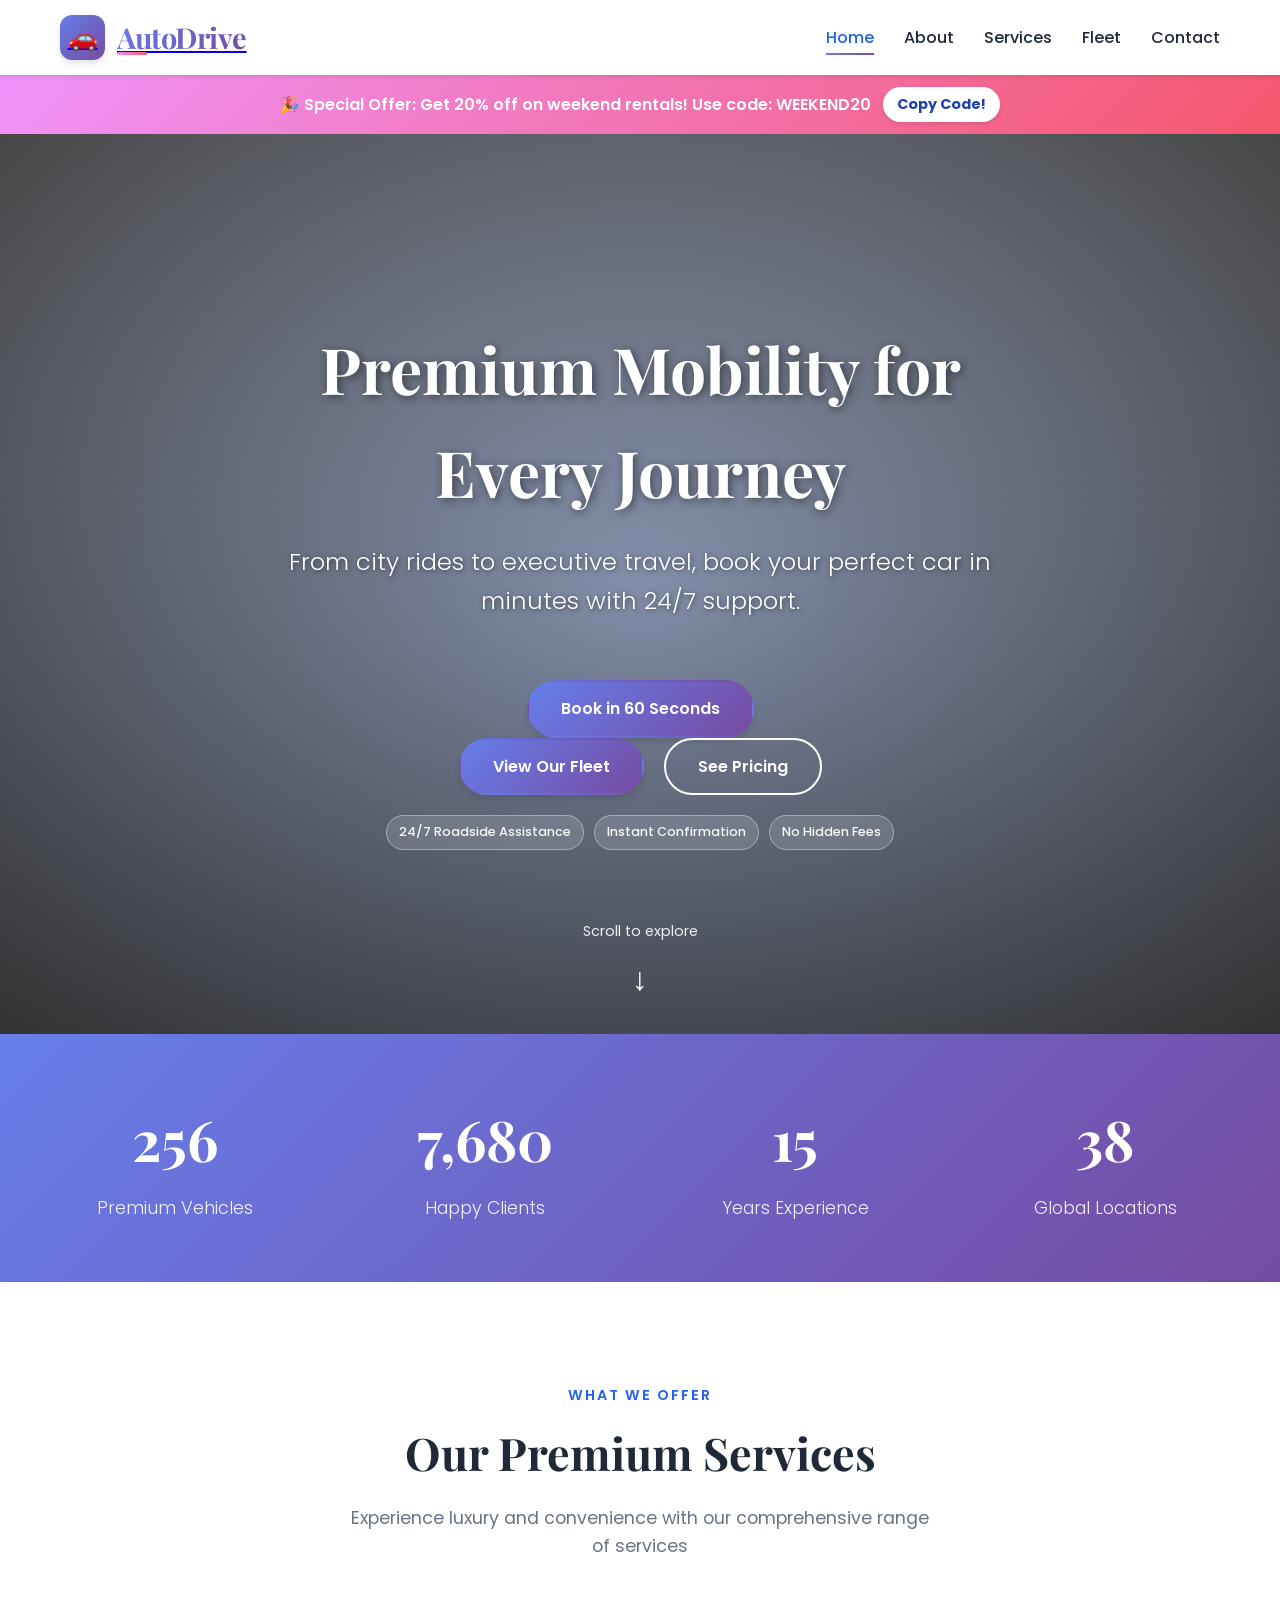
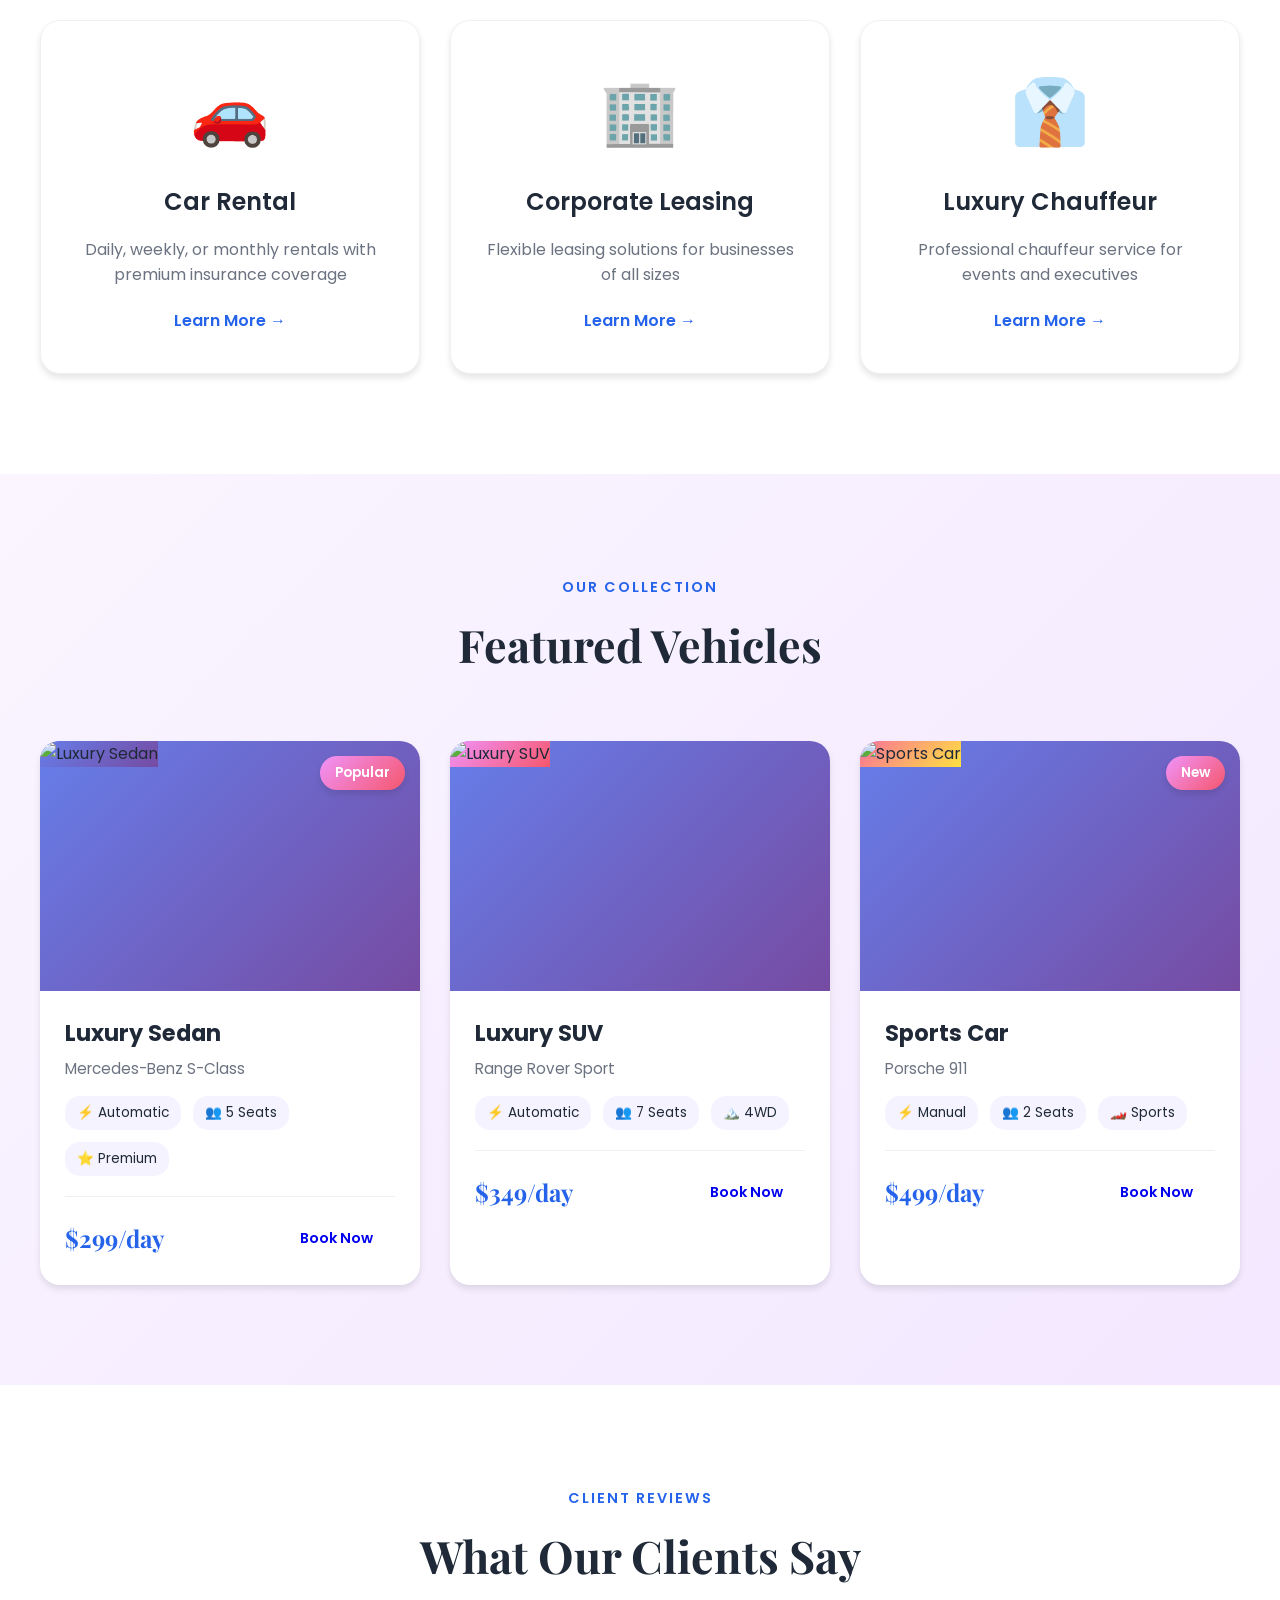
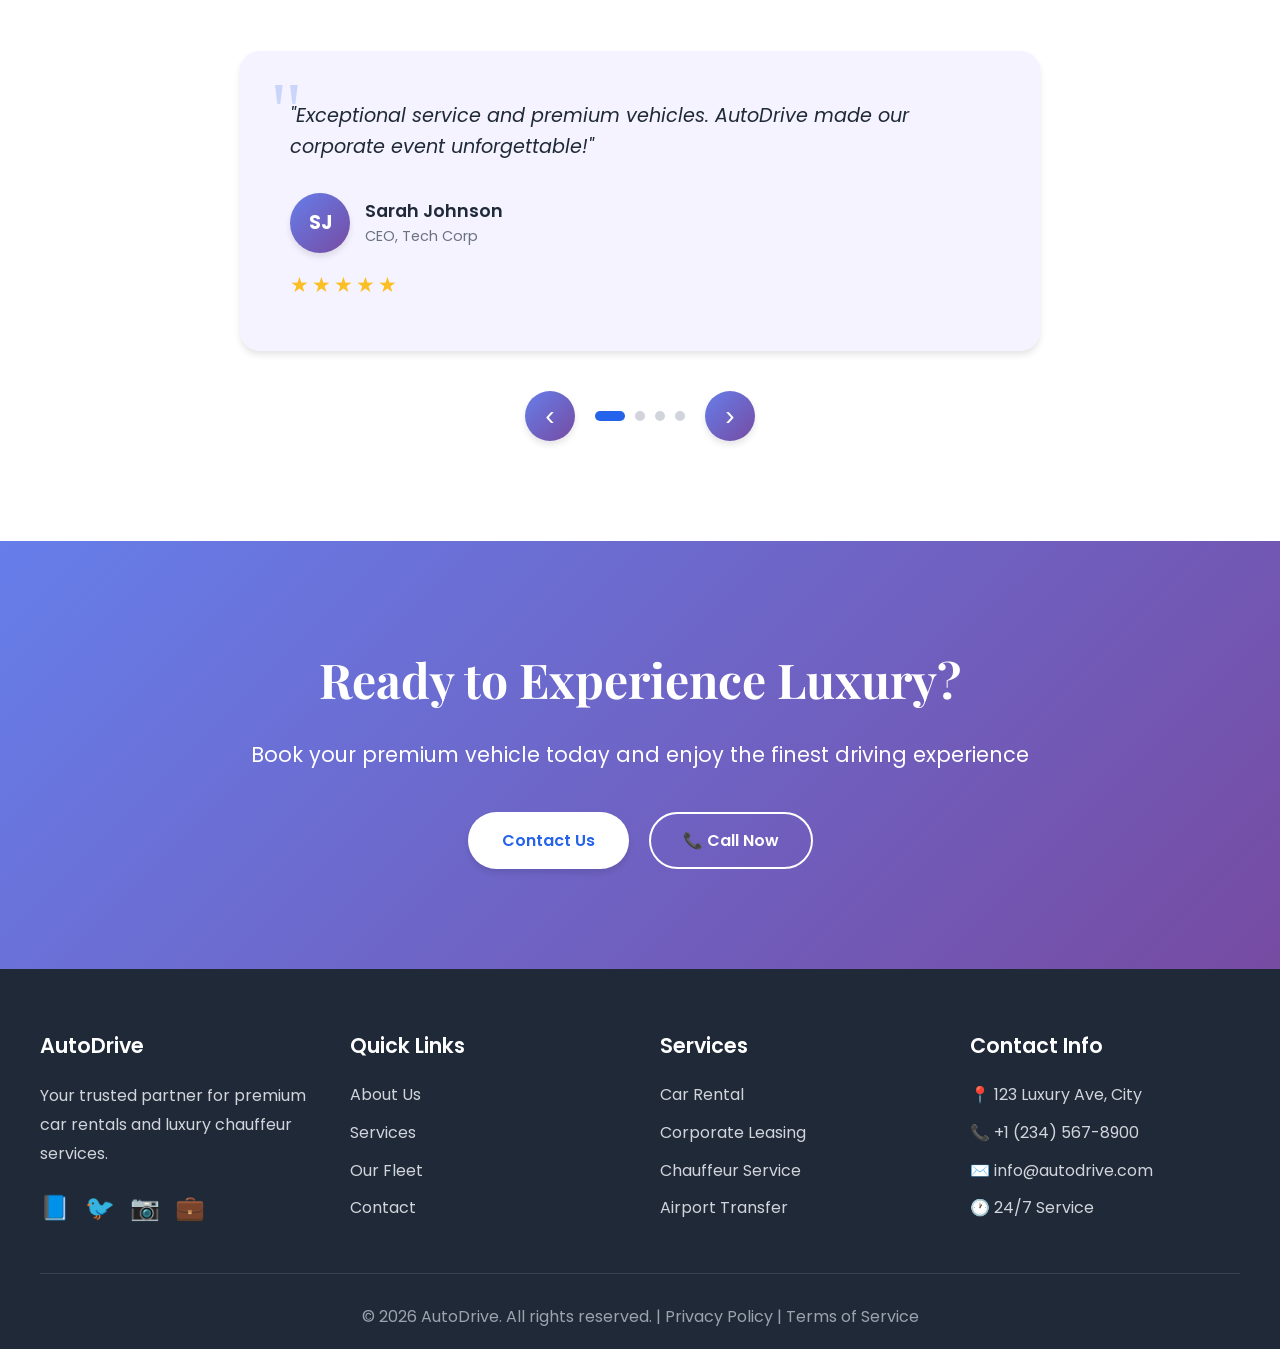
==== commit 84ff86dc: "Merge pull request #5 from abdelrahman-a-learning/feature/back-to-top-button feat: add back to top b" ====
--- a/index.html
+++ b/index.html
@@ -303,7 +303,7 @@
   </footer>
 
   <!-- Back to Top Button -->
-  <button class="back-to-top" id="backToTop" aria-label="Back to top">↑</button>
+  <button class="back-to-top" id="backToTop" type="button" aria-label="Back to top">↑</button>
 
   <script src="js/main.js"></script>
 </body>
--- a/css/style.css
+++ b/css/style.css
@@ -1158,6 +1158,11 @@
   box-shadow: var(--shadow-xl);
 }
 
+.back-to-top:focus-visible {
+  outline: 3px solid var(--secondary-color);
+  outline-offset: 4px;
+}
+
 /* ===== RESPONSIVE ===== */
 @media (max-width: 768px) {
   .mobile-menu-btn {
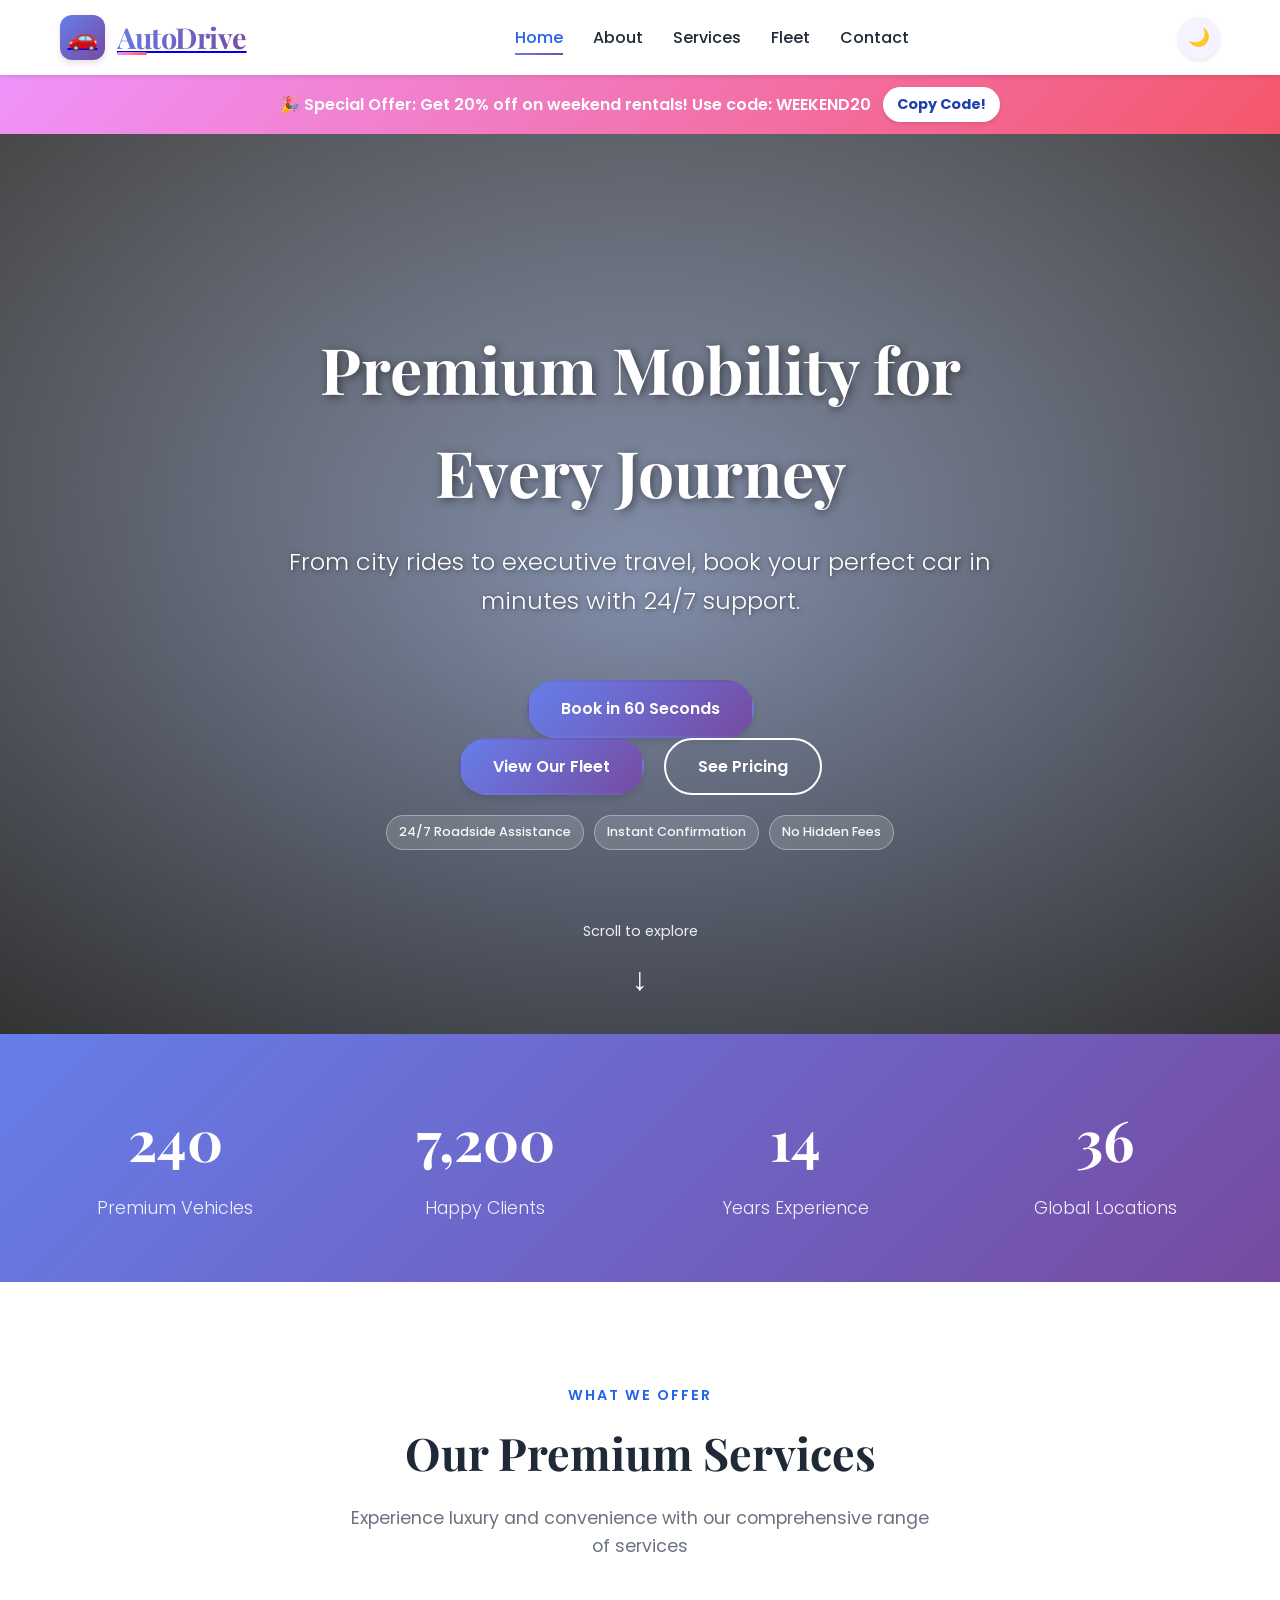
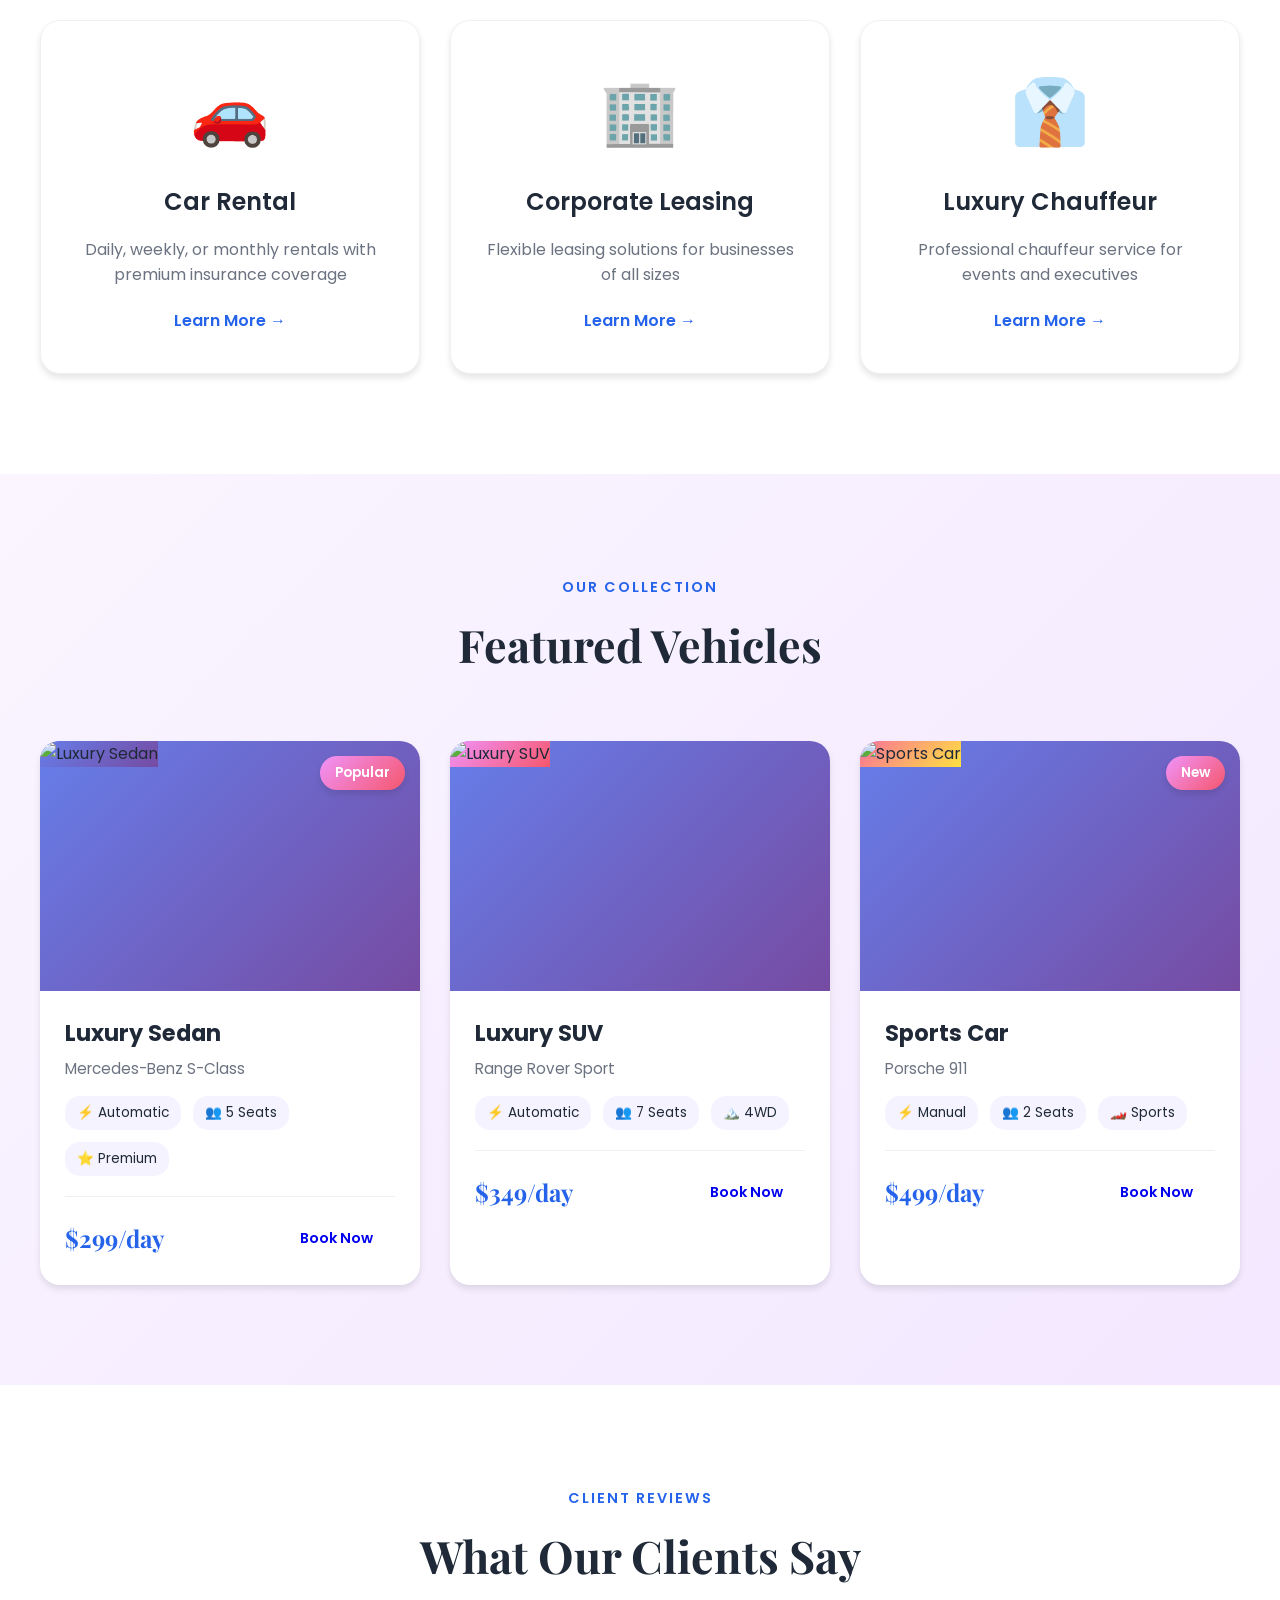
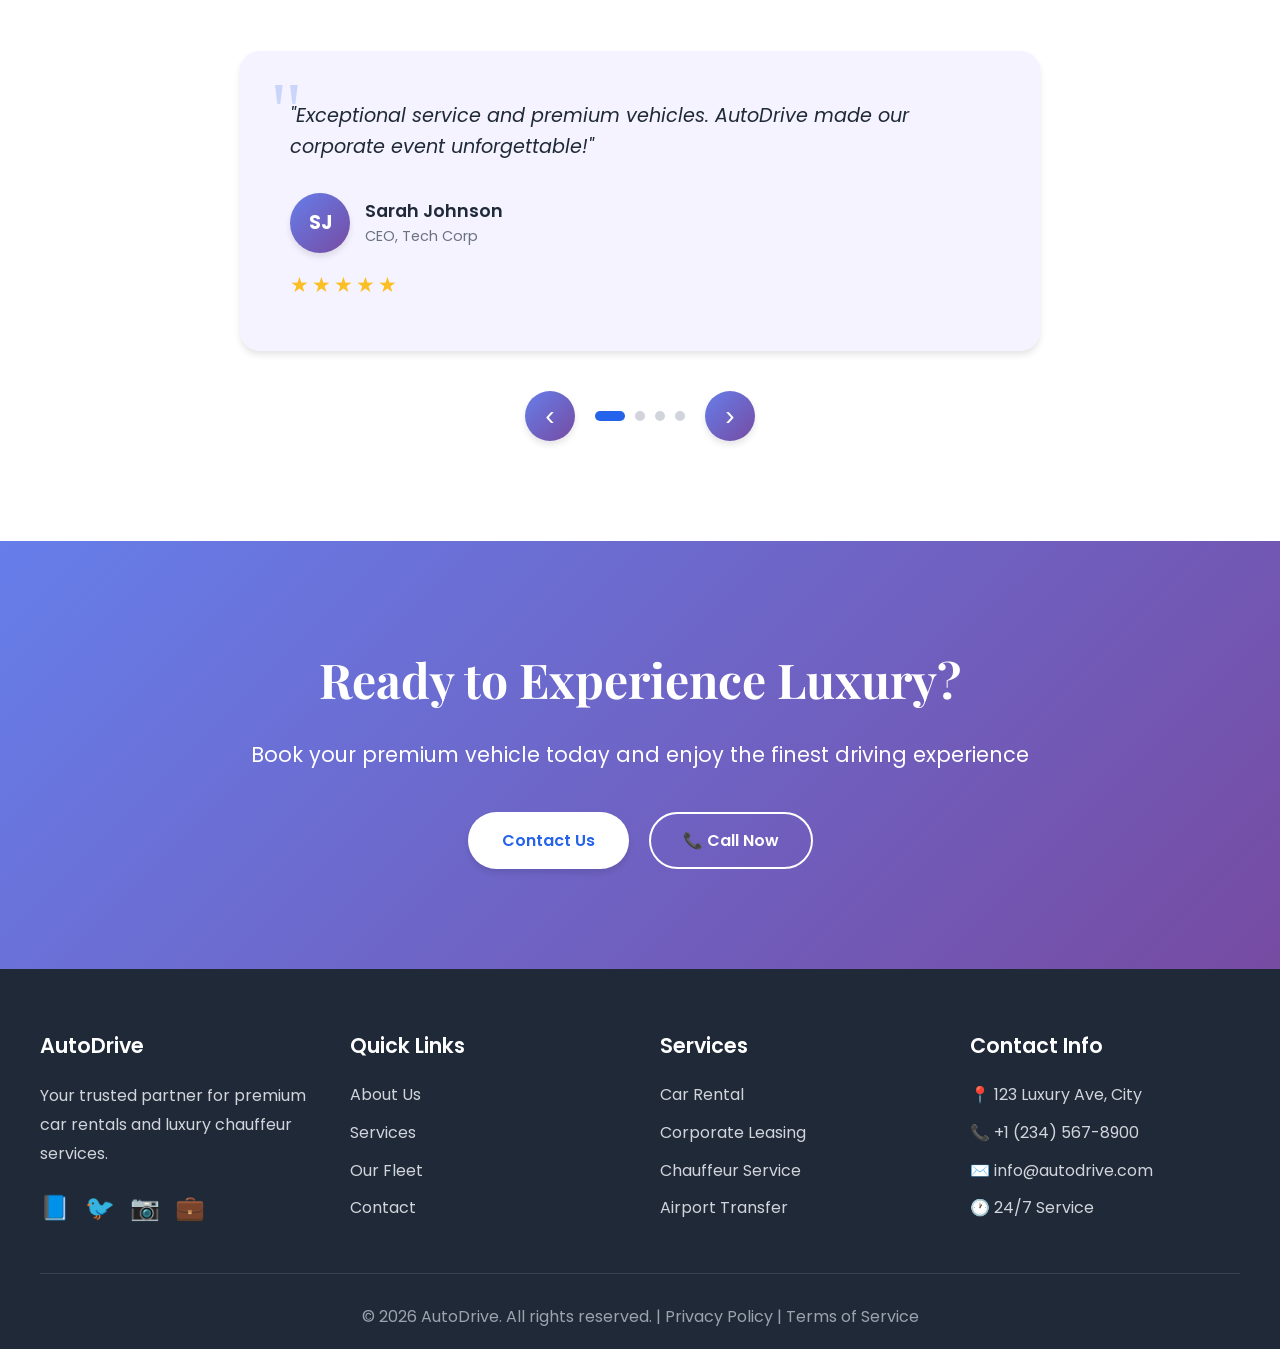
==== commit 123876f7: "feat: add dark mode support" ====
--- a/index.html
+++ b/index.html
@@ -23,6 +23,7 @@
         <a href="fleet.html">Fleet</a>
         <a href="contact.html">Contact</a>
       </nav>
+      <button class="theme-toggle" type="button" aria-label="Switch to dark mode">🌙</button>
       <button class="mobile-menu-btn">☰</button>
     </div>
   </header>
--- a/css/style.css
+++ b/css/style.css
@@ -27,9 +27,19 @@
 body {
   font-family: 'Poppins', -apple-system, BlinkMacSystemFont, 'Segoe UI', sans-serif;
   color: var(--text-dark);
+  background: var(--white);
   line-height: 1.6;
   scroll-behavior: smooth;
   overflow-x: hidden;
+}
+
+body.dark-mode {
+  --text-dark: #f9fafb;
+  --text-light: #d1d5db;
+  --bg-light: #111827;
+  --bg-accent: #1f2937;
+  --white: #111827;
+  --gradient-soft: linear-gradient(135deg, #111827 0%, #1f2937 100%);
 }
 
 /* Promo Banner */
@@ -66,6 +76,11 @@
   box-shadow: var(--shadow-md);
 }
 
+body.dark-mode .promo-copy-btn {
+  background: #f9fafb;
+  color: var(--primary-dark);
+}
+
 @keyframes slideDown {
   from {
     transform: translateY(-100%);
@@ -101,6 +116,10 @@
 .header.scrolled {
   box-shadow: var(--shadow-md);
   padding: 10px 0;
+}
+
+body.dark-mode .header {
+  background: rgba(17, 24, 39, 0.98);
 }
 
 .logo {
@@ -206,6 +225,24 @@
   color: var(--text-dark);
 }
 
+.theme-toggle {
+  width: 42px;
+  height: 42px;
+  border: none;
+  border-radius: 50%;
+  background: var(--bg-light);
+  color: var(--text-dark);
+  cursor: pointer;
+  font-size: 1.1rem;
+  box-shadow: var(--shadow-sm);
+  transition: transform 0.3s ease, box-shadow 0.3s ease;
+}
+
+.theme-toggle:hover {
+  transform: translateY(-2px);
+  box-shadow: var(--shadow-md);
+}
+
 /* ===== HERO SECTION ===== */
 .hero {
   height: 100vh;
@@ -486,6 +523,14 @@
   animation: fadeInUp 0.8s ease-out both;
 }
 
+body.dark-mode .card,
+body.dark-mode .vehicle-card,
+body.dark-mode .info-card,
+body.dark-mode .contact-form-section,
+body.dark-mode .testimonial-content {
+  border-color: #374151;
+}
+
 .card:nth-child(1) { animation-delay: 0.1s; }
 .card:nth-child(2) { animation-delay: 0.2s; }
 .card:nth-child(3) { animation-delay: 0.3s; }
@@ -638,6 +683,10 @@
   margin-top: 20px;
   padding-top: 20px;
   border-top: 1px solid #f0f0f0;
+}
+
+body.dark-mode .vehicle-price {
+  border-top-color: #374151;
 }
 
 .price {
@@ -953,6 +1002,18 @@
   font-family: 'Poppins', sans-serif;
   transition: all 0.3s ease;
   background: var(--white);
+  color: var(--text-dark);
+}
+
+body.dark-mode .form-group input,
+body.dark-mode .form-group textarea,
+body.dark-mode .form-group select {
+  border-color: #374151;
+}
+
+body.dark-mode .form-group input::placeholder,
+body.dark-mode .form-group textarea::placeholder {
+  color: #9ca3af;
 }
 
 .form-group input:focus,
@@ -1030,6 +1091,10 @@
   justify-content: center;
   background: linear-gradient(135deg, #e0e7ff 0%, #fce7f3 100%);
   color: var(--text-light);
+}
+
+body.dark-mode .map-placeholder {
+  background: linear-gradient(135deg, #111827 0%, #1f2937 100%);
 }
 
 .map-placeholder p {
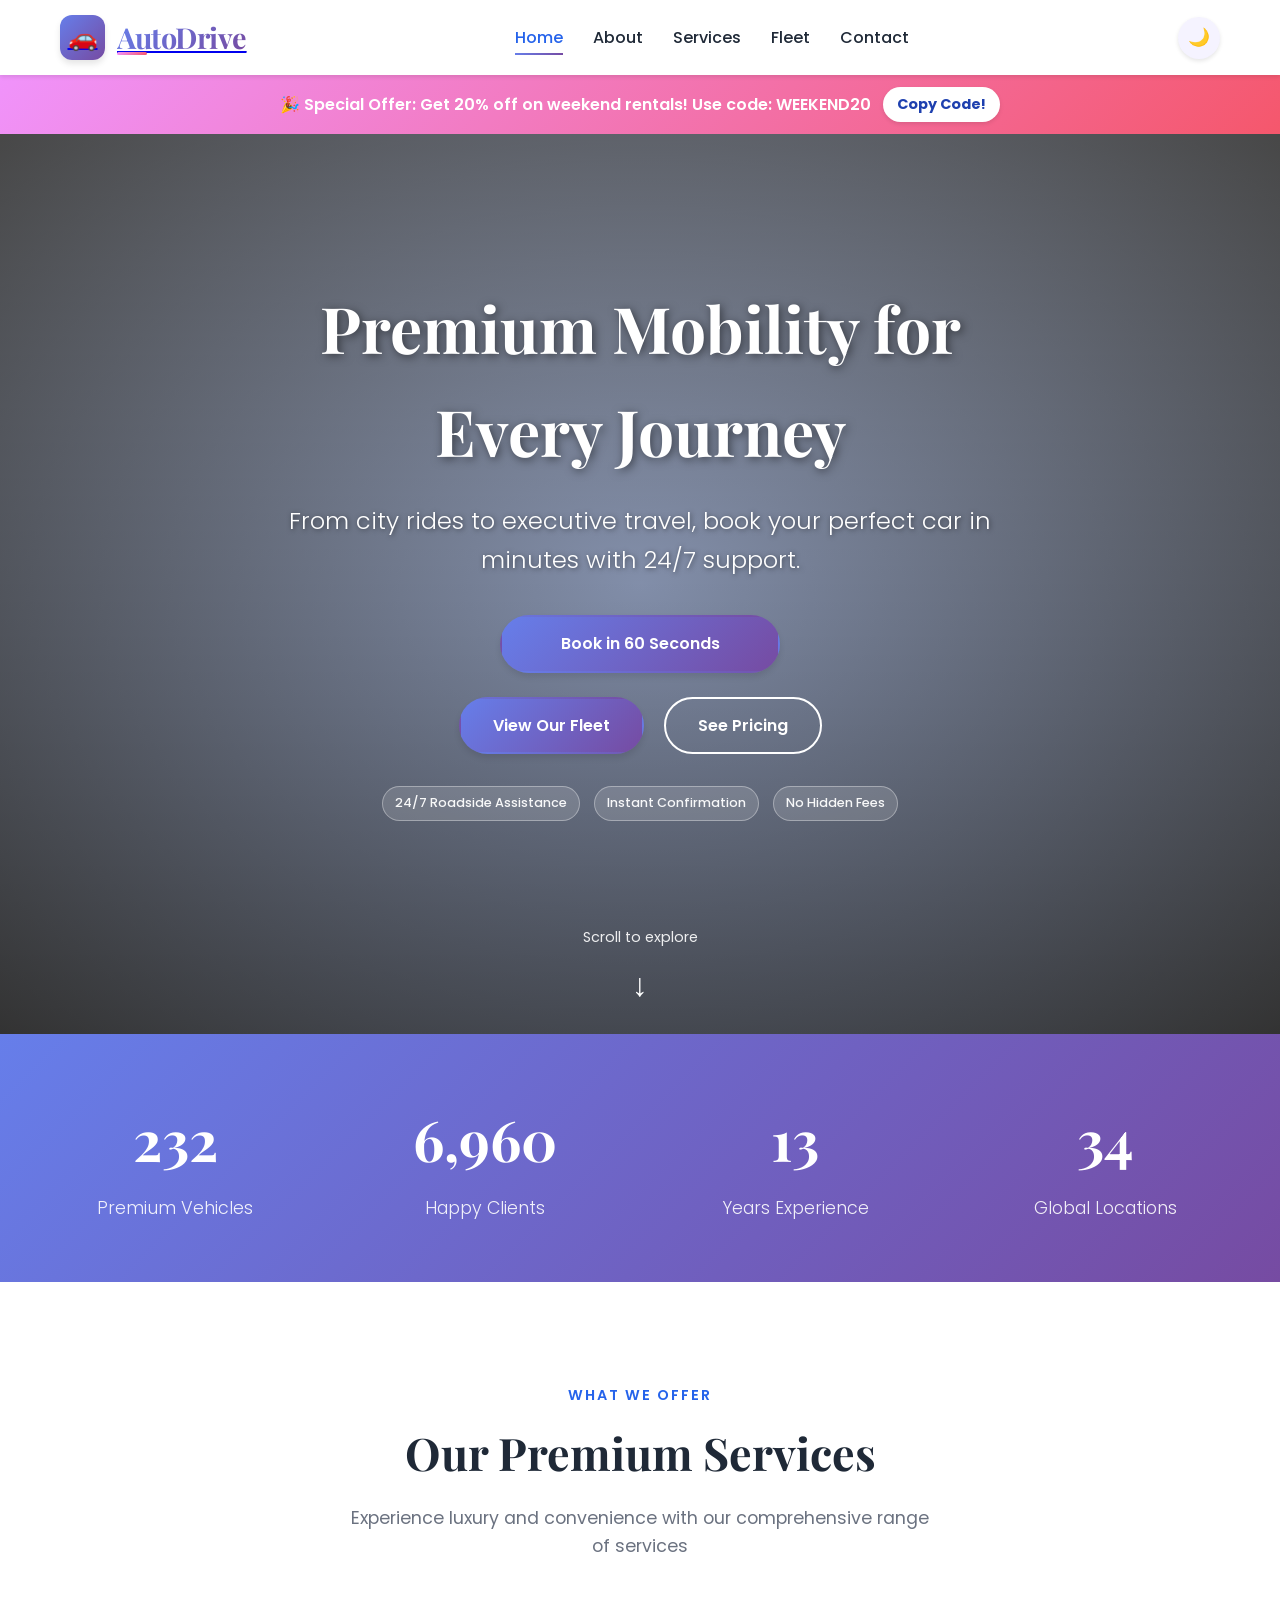
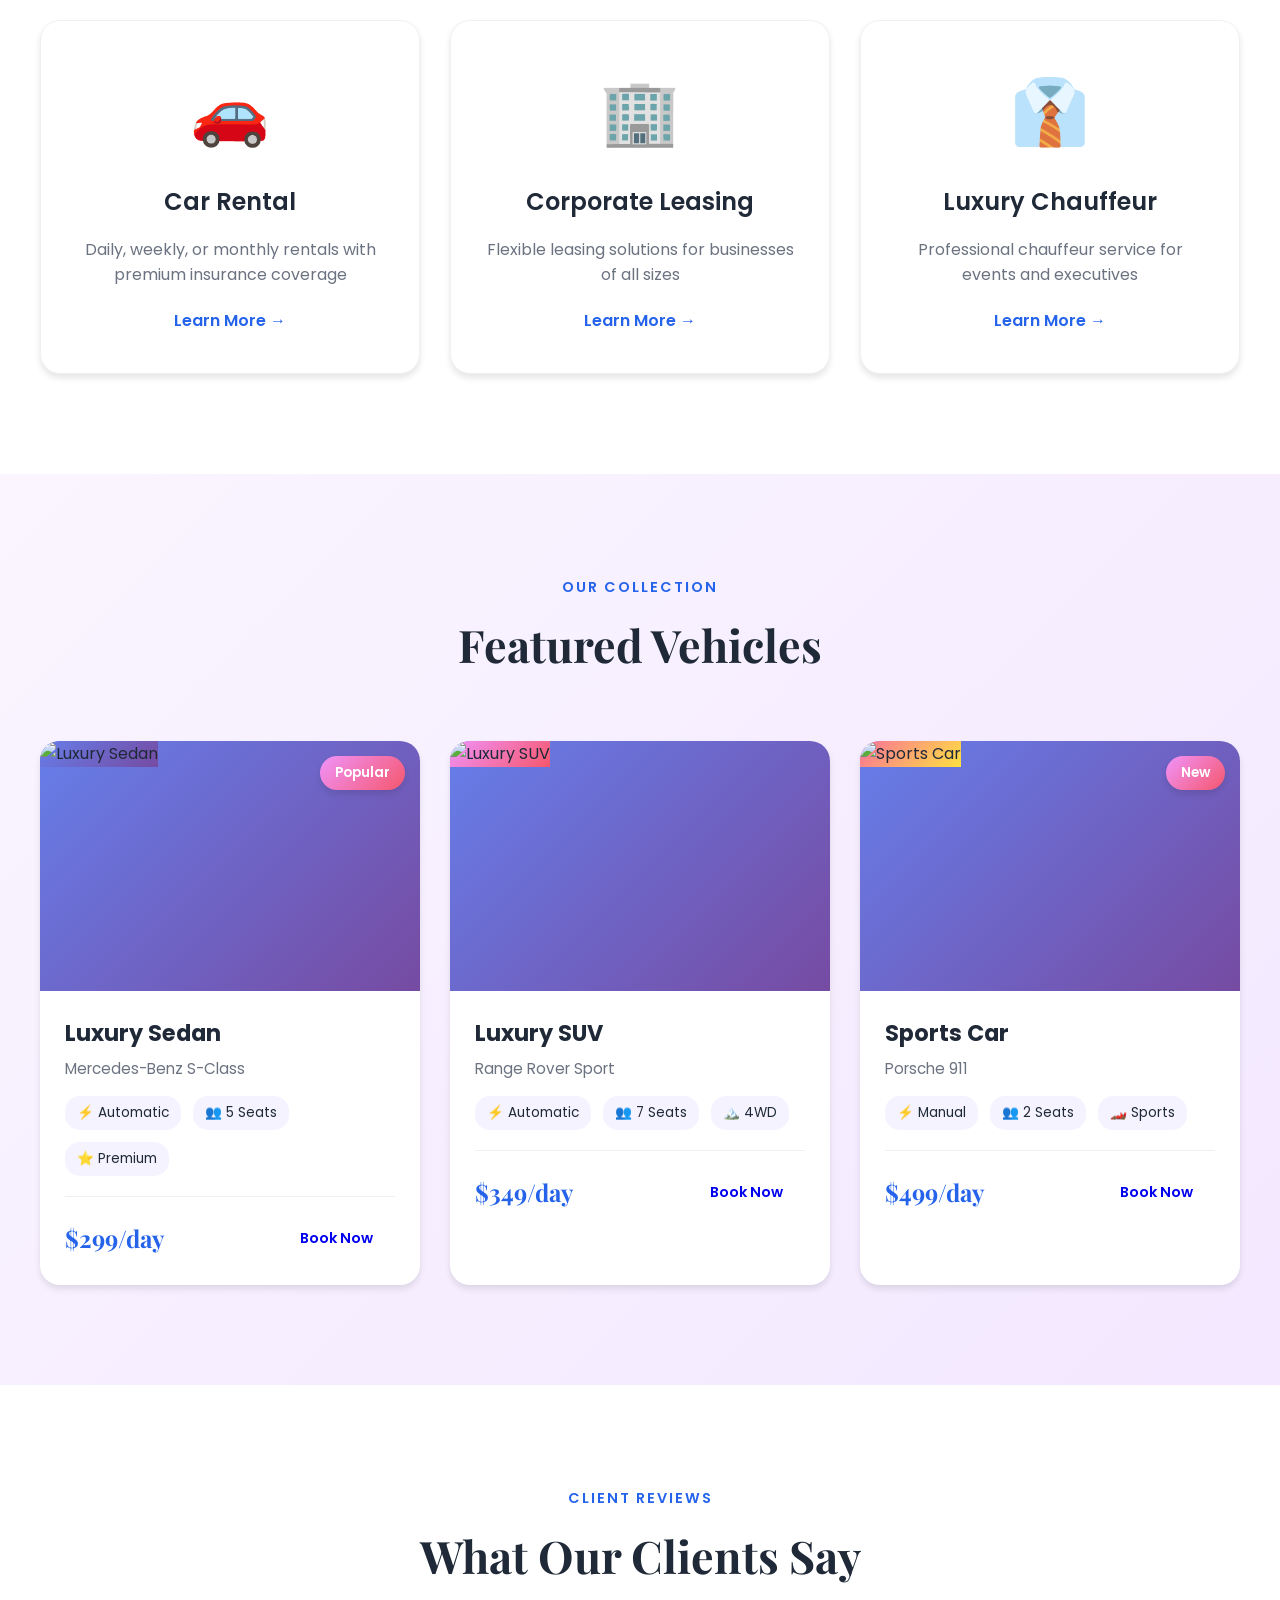
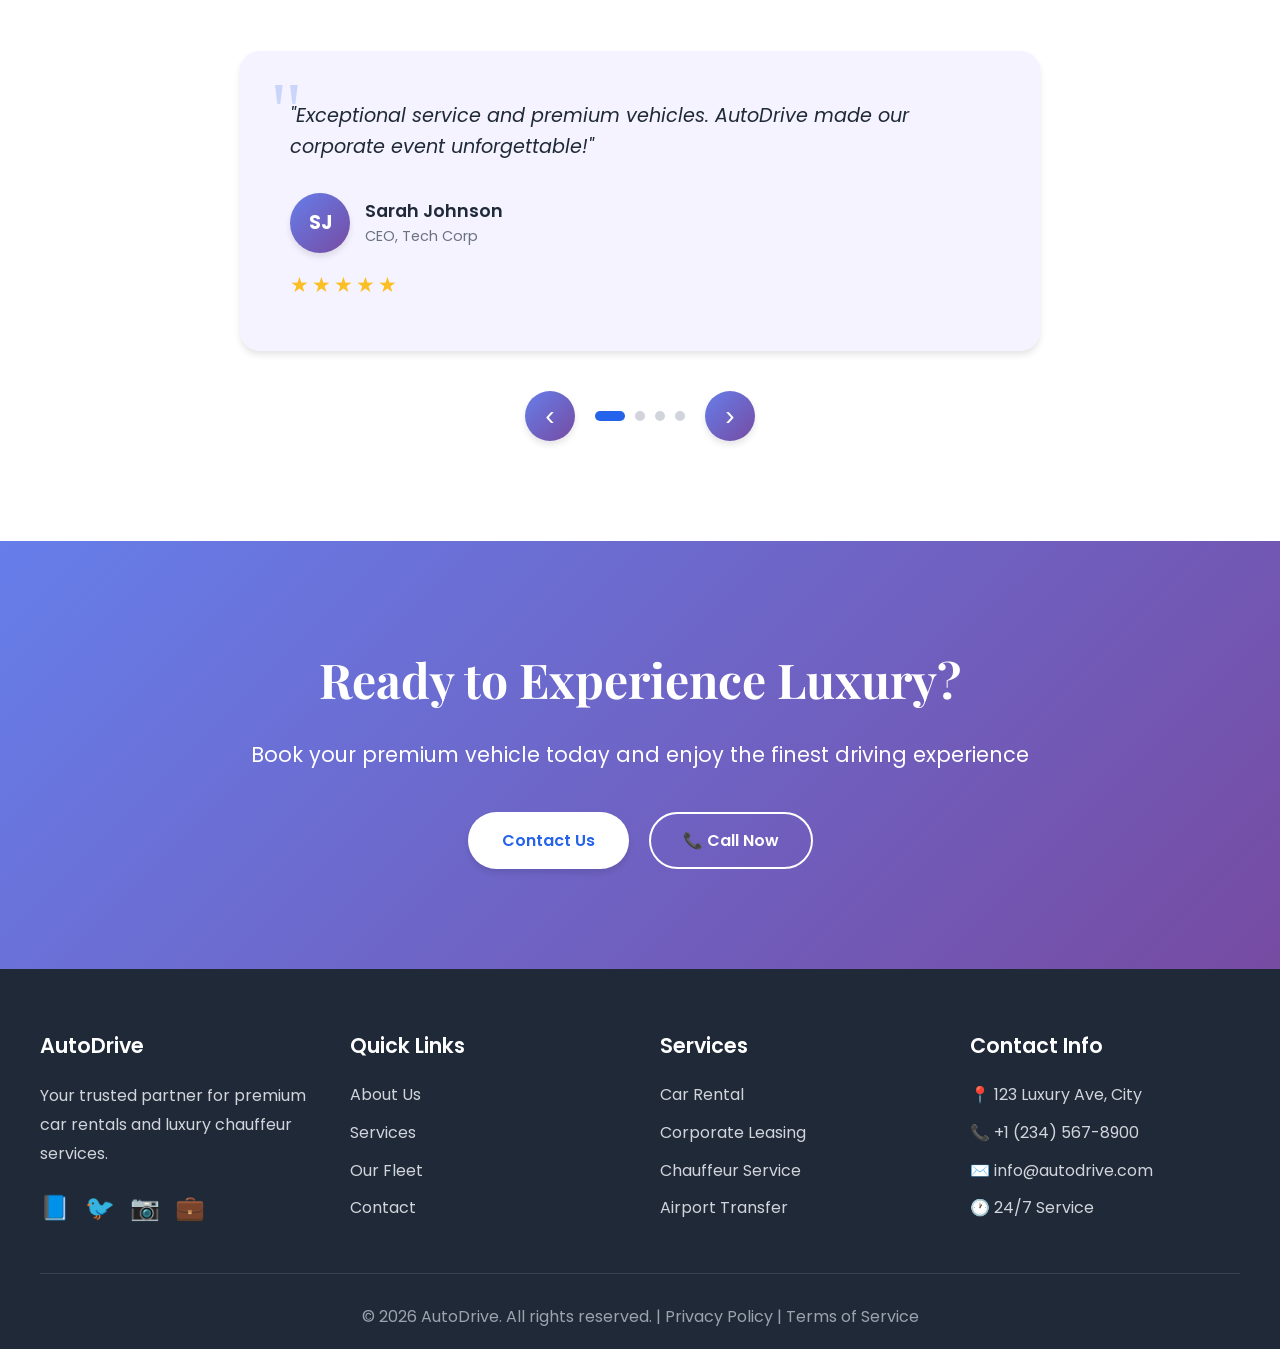
==== commit 67e54470: "fix: organize hero actions layout" ====
--- a/index.html
+++ b/index.html
@@ -40,10 +40,12 @@
     <div class="hero-content">
       <h2 class="hero-title">Premium Mobility for Every Journey</h2>
       <p class="hero-subtitle">From city rides to executive travel, book your perfect car in minutes with 24/7 support.</p>
-      <a href="contact.html" class="btn btn-primary" style="margin-top: 20px;">Book in 60 Seconds</a>
-      <div class="hero-buttons">
-        <a href="fleet.html" class="btn btn-primary">View Our Fleet</a>
-        <a href="services.html" class="btn btn-secondary">See Pricing</a>
+      <div class="hero-actions">
+        <a href="contact.html" class="btn btn-primary hero-main-cta">Book in 60 Seconds</a>
+        <div class="hero-buttons">
+          <a href="fleet.html" class="btn btn-primary">View Our Fleet</a>
+          <a href="services.html" class="btn btn-secondary">See Pricing</a>
+        </div>
       </div>
       <div class="hero-trust-badges">
         <span>24/7 Roadside Assistance</span>
--- a/css/style.css
+++ b/css/style.css
@@ -38,8 +38,8 @@
   --text-light: #d1d5db;
   --bg-light: #111827;
   --bg-accent: #1f2937;
-  --white: #111827;
   --gradient-soft: linear-gradient(135deg, #111827 0%, #1f2937 100%);
+  background: #0f172a;
 }
 
 /* Promo Banner */
@@ -273,6 +273,7 @@
   position: relative;
   z-index: 10;
   max-width: 800px;
+  margin-bottom: 70px;
   padding: 40px;
   animation: fadeInUp 1s ease-out;
 }
@@ -299,10 +300,21 @@
 
 .hero-subtitle {
   font-size: 1.5rem;
-  margin-bottom: 40px;
+  margin-bottom: 36px;
   font-weight: 300;
   text-shadow: 1px 1px 5px rgba(0, 0, 0, 0.5);
   animation: fadeInUp 1s ease-out 0.4s both;
+}
+
+.hero-actions {
+  display: flex;
+  flex-direction: column;
+  align-items: center;
+  gap: 24px;
+}
+
+.hero-main-cta {
+  min-width: 280px;
 }
 
 .hero-buttons {
@@ -314,9 +326,9 @@
 }
 
 .hero-trust-badges {
-  margin-top: 20px;
-  display: flex;
-  gap: 10px;
+  margin-top: 32px;
+  display: flex;
+  gap: 14px;
   justify-content: center;
   flex-wrap: wrap;
   animation: fadeInUp 1s ease-out 0.8s both;
@@ -398,12 +410,13 @@
 /* ===== SCROLL INDICATOR ===== */
 .scroll-indicator {
   position: absolute;
-  bottom: 30px;
+  bottom: 24px;
   display: flex;
   flex-direction: column;
   align-items: center;
   gap: 10px;
   color: var(--white);
+  z-index: 10;
   animation: fadeIn 2s ease-out 1s both;
 }
 
@@ -502,6 +515,11 @@
 .services {
   padding: 100px 40px;
   background: var(--white);
+}
+
+body.dark-mode .services,
+body.dark-mode .testimonials {
+  background: #0f172a;
 }
 
 .service-cards {
@@ -528,6 +546,7 @@
 body.dark-mode .info-card,
 body.dark-mode .contact-form-section,
 body.dark-mode .testimonial-content {
+  background: #1f2937;
   border-color: #374151;
 }
 
@@ -1008,6 +1027,7 @@
 body.dark-mode .form-group input,
 body.dark-mode .form-group textarea,
 body.dark-mode .form-group select {
+  background: #111827;
   border-color: #374151;
 }
 
@@ -1290,11 +1310,19 @@
 }
 
 @media (max-width: 480px) {
+  .hero-content {
+    padding: 30px 20px 90px;
+  }
+
   .hero-buttons {
     flex-direction: column;
     width: 100%;
   }
 
+  .hero-main-cta {
+    min-width: 0;
+  }
+
   .btn {
     width: 100%;
   }
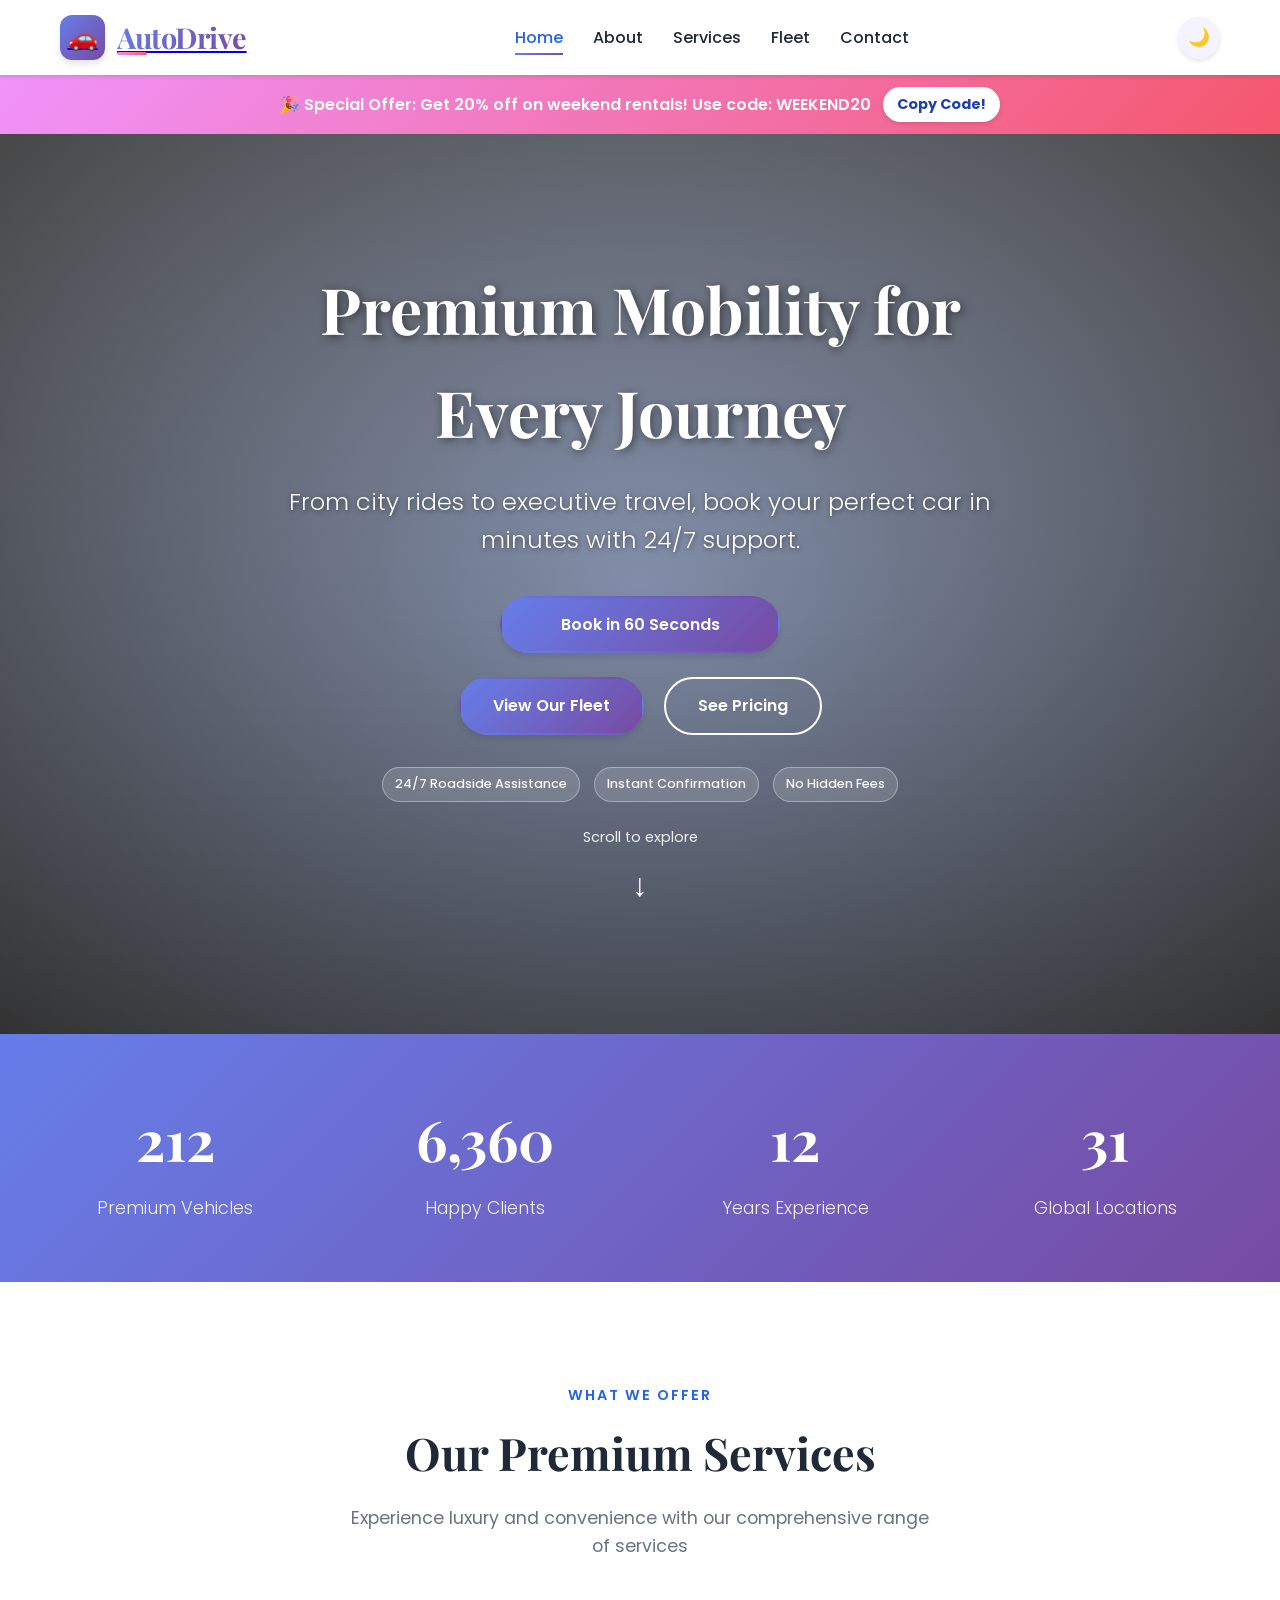
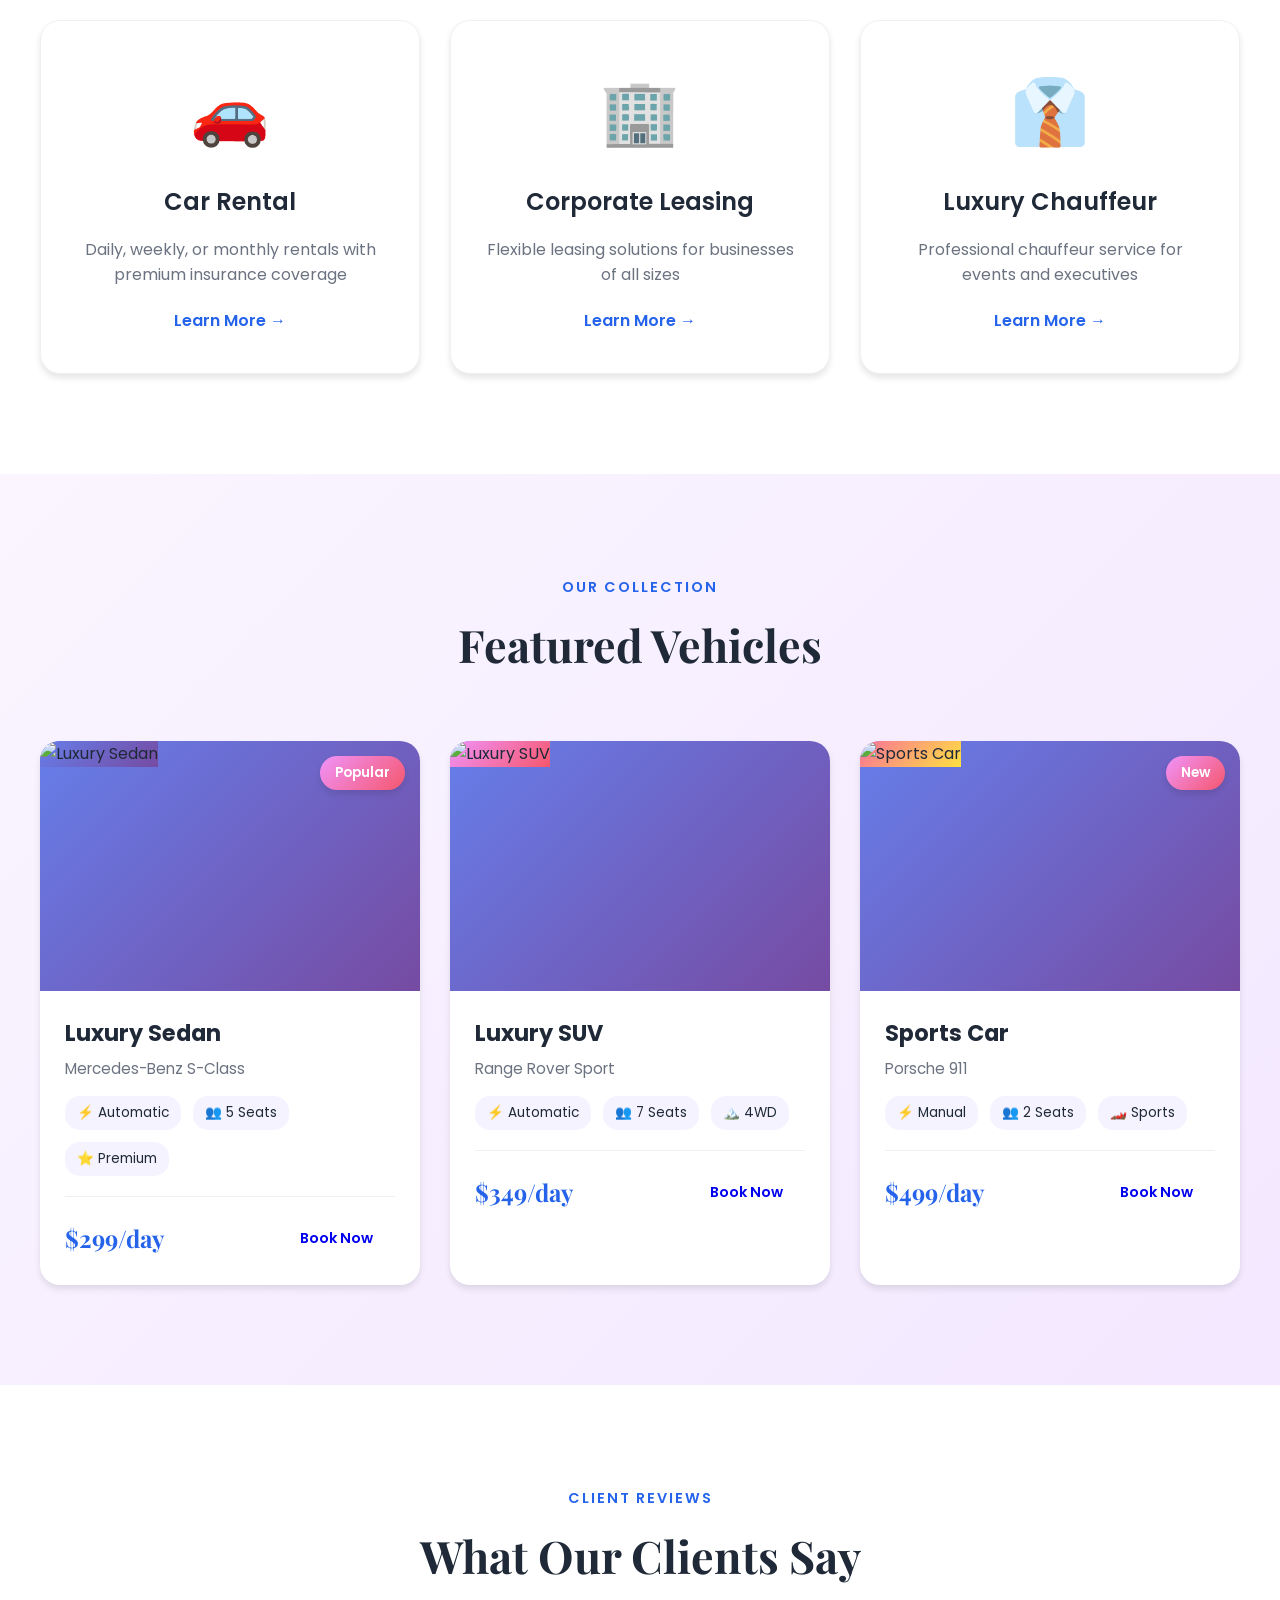
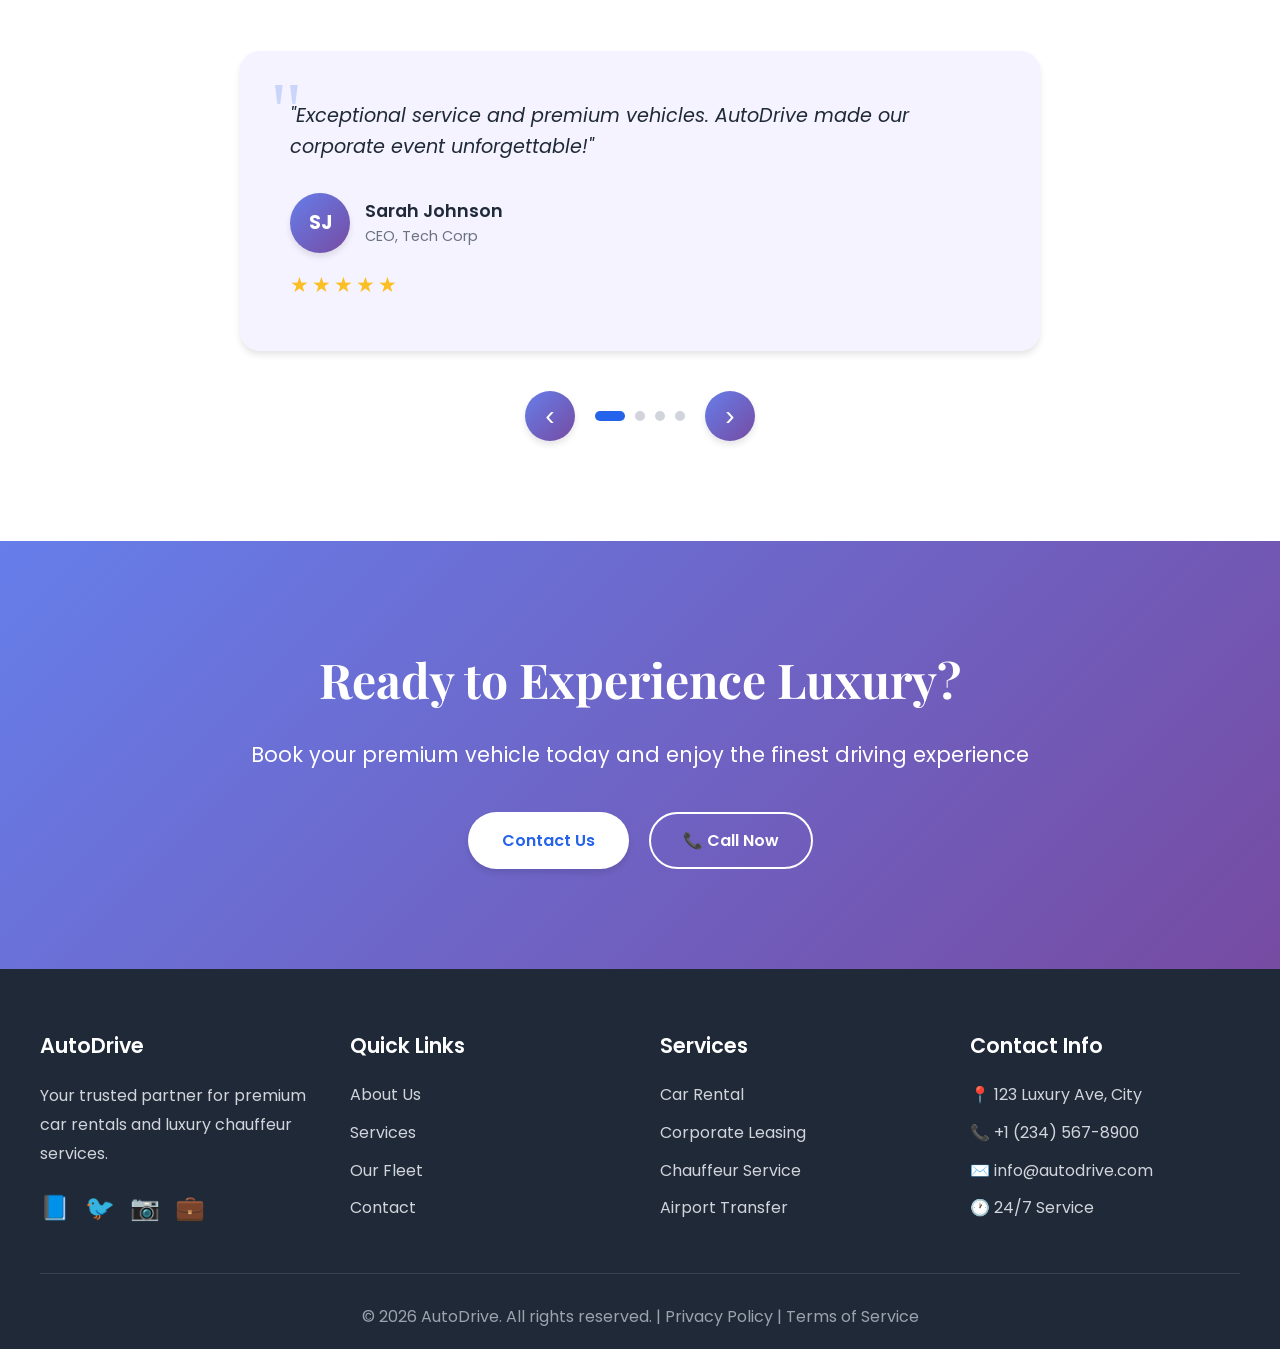
==== commit 9577e641: "fix: prevent hero scroll text overlap" ====
--- a/index.html
+++ b/index.html
@@ -52,10 +52,10 @@
         <span>Instant Confirmation</span>
         <span>No Hidden Fees</span>
       </div>
-    </div>
-    <div class="scroll-indicator">
-      <span>Scroll to explore</span>
-      <div class="scroll-arrow">↓</div>
+      <div class="scroll-indicator">
+        <span>Scroll to explore</span>
+        <div class="scroll-arrow">↓</div>
+      </div>
     </div>
   </section>
 
--- a/css/style.css
+++ b/css/style.css
@@ -273,7 +273,6 @@
   position: relative;
   z-index: 10;
   max-width: 800px;
-  margin-bottom: 70px;
   padding: 40px;
   animation: fadeInUp 1s ease-out;
 }
@@ -409,14 +408,12 @@
 
 /* ===== SCROLL INDICATOR ===== */
 .scroll-indicator {
-  position: absolute;
-  bottom: 24px;
+  margin-top: 24px;
   display: flex;
   flex-direction: column;
   align-items: center;
   gap: 10px;
   color: var(--white);
-  z-index: 10;
   animation: fadeIn 2s ease-out 1s both;
 }
 
@@ -1311,7 +1308,7 @@
 
 @media (max-width: 480px) {
   .hero-content {
-    padding: 30px 20px 90px;
+    padding: 30px 20px;
   }
 
   .hero-buttons {
